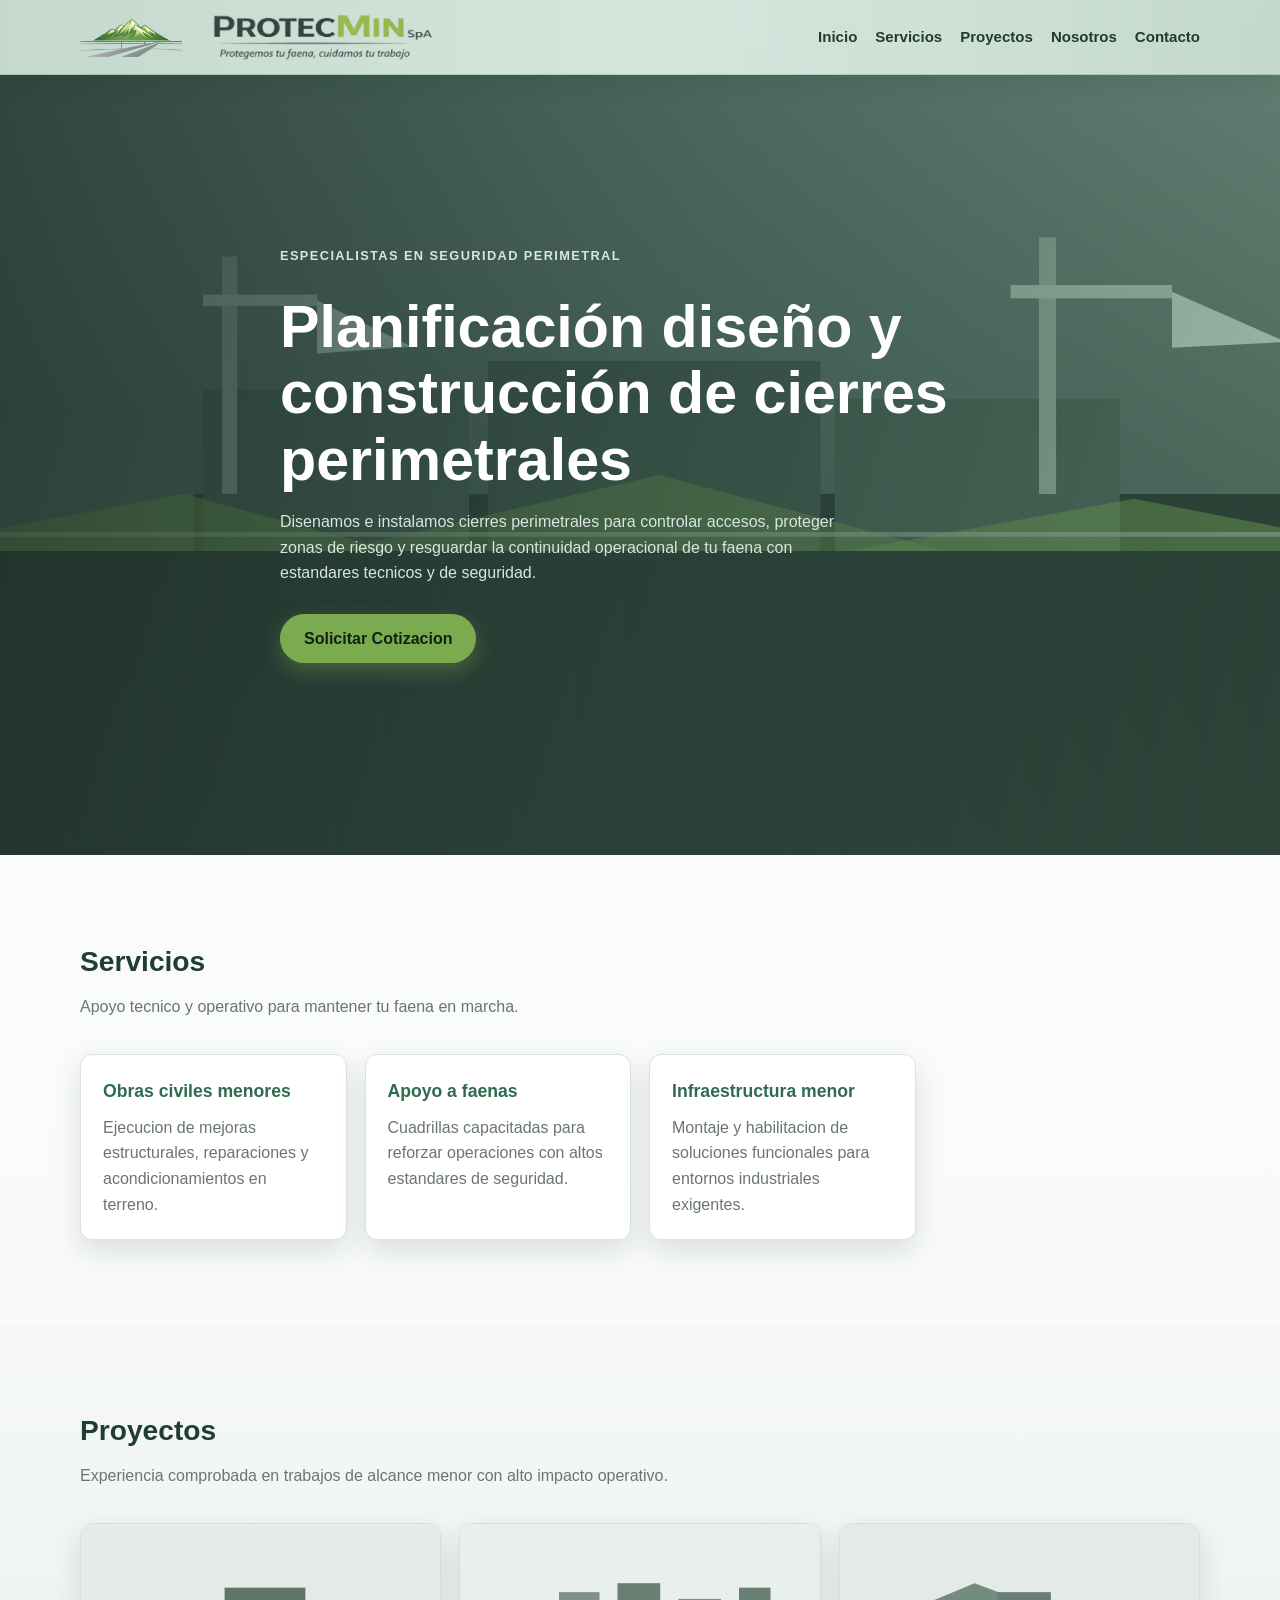
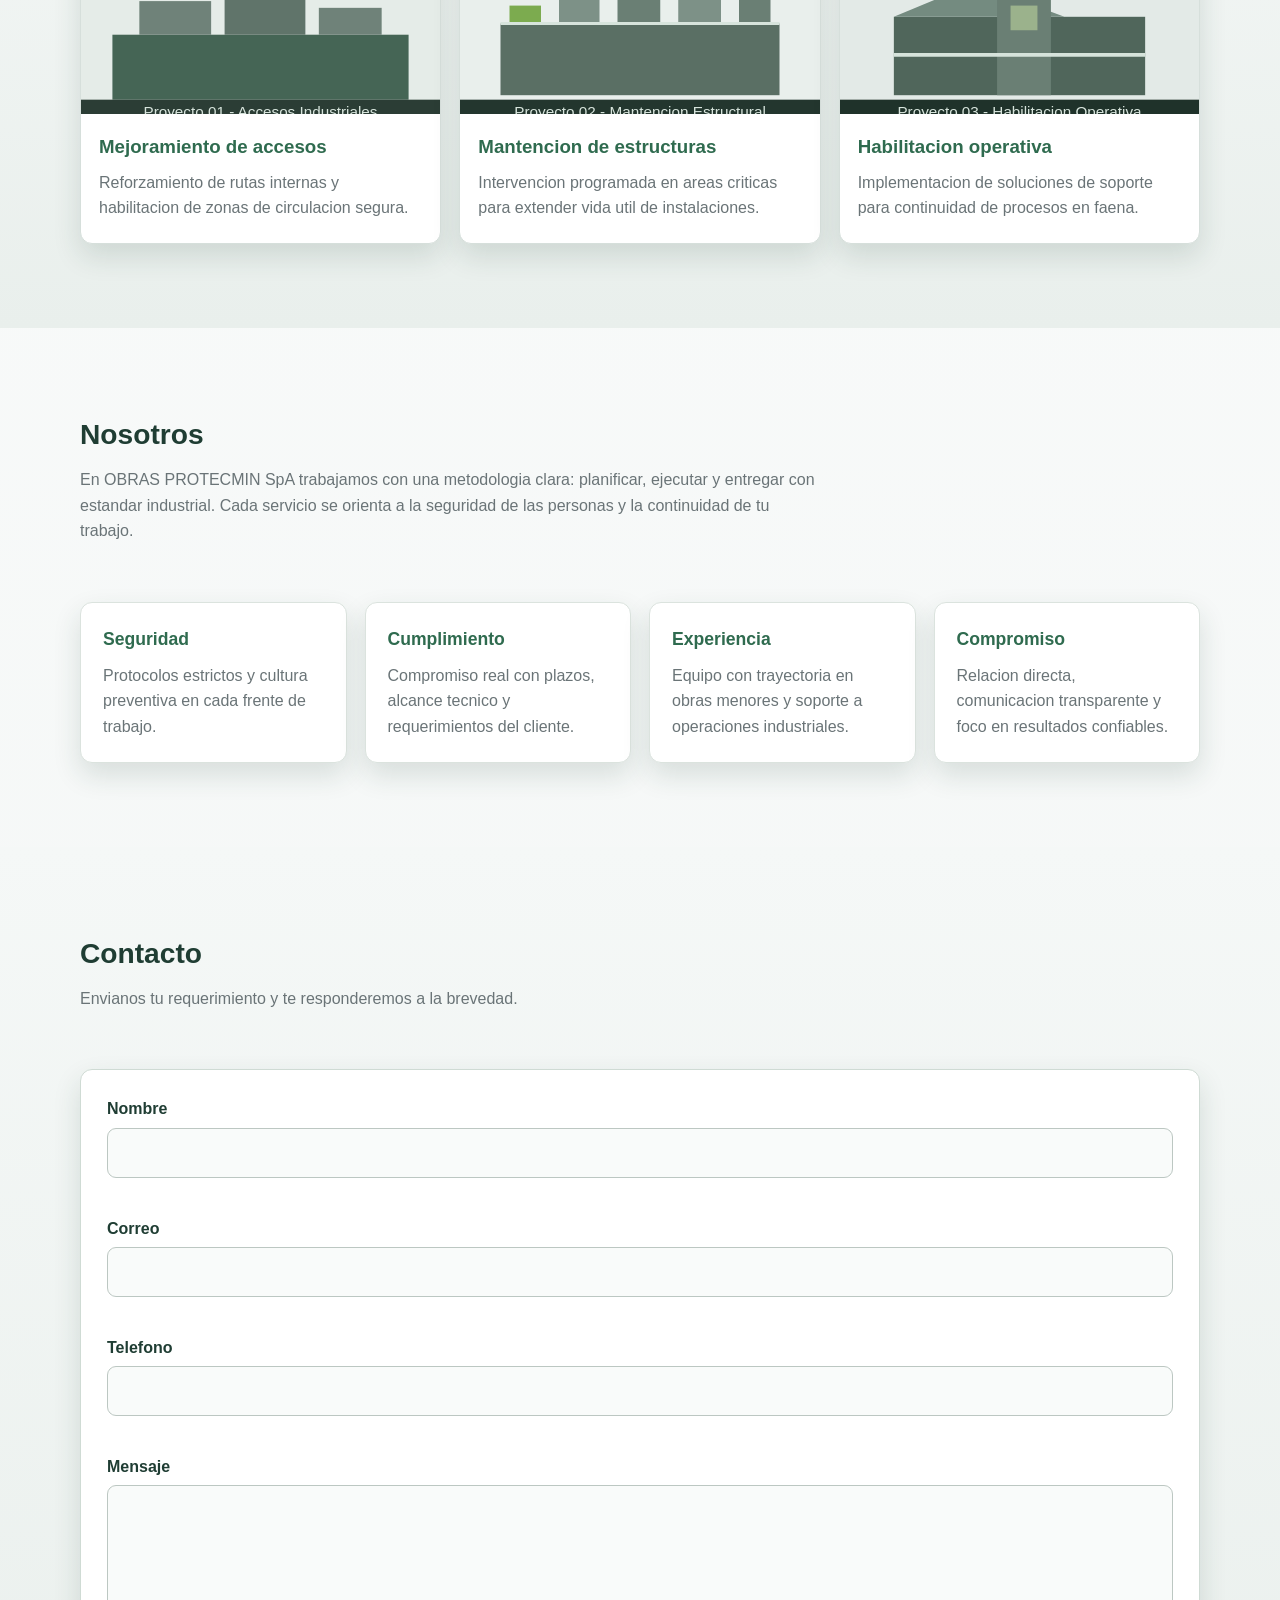
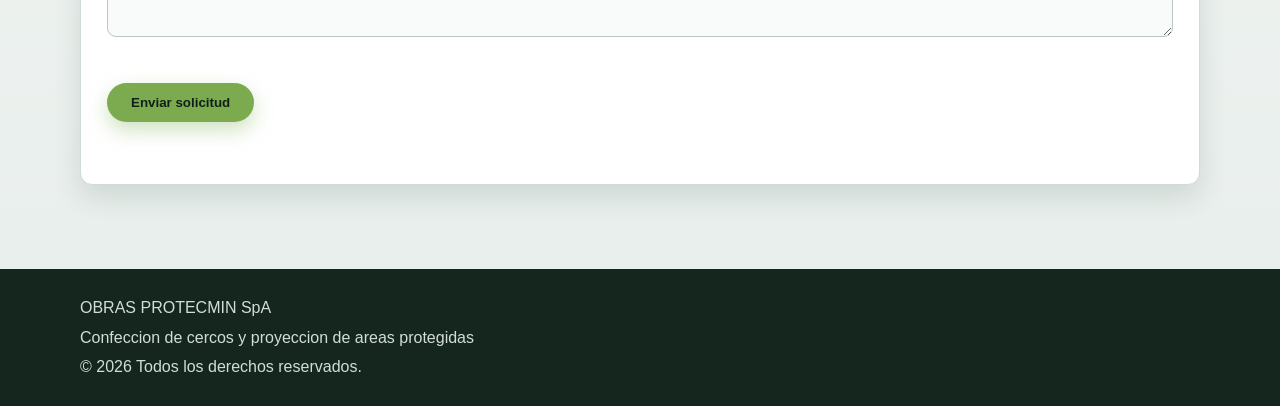
==== index.html @ 7fa9ec56 "Remove Mantencion industrial service card" ====
﻿<!DOCTYPE html>
<html lang="es">
<head>
  <meta charset="UTF-8">
  <meta name="viewport" content="width=device-width, initial-scale=1.0">
  <meta name="description" content="PROTECMIN SpA - Confeccion de cercos y proyeccion de areas protegidas para faenas e instalaciones industriales.">
  <title>PROTECMIN SpA | Cercos y areas protegidas</title>
  <link rel="stylesheet" href="styles.css">
</head>
<body>
  <!-- Header fijo con navegacion principal -->
  <header class="site-header">
    <div class="container header-content">
      <a class="brand" href="#inicio" aria-label="Volver al inicio">
        <img src="Identidad/logo.png" alt="Isotipo PROTECMIN" class="brand-icon">
        <img src="Identidad/logo%20texto.png" alt="PROTECMIN SpA" class="brand-logo">
      </a>

      <button class="menu-toggle" id="menuToggle" aria-label="Abrir menu" aria-expanded="false" aria-controls="mainNav">
        <span></span>
        <span></span>
        <span></span>
      </button>

      <nav class="main-nav" id="mainNav" aria-label="Navegacion principal">
        <a href="#inicio">Inicio</a>
        <a href="#servicios">Servicios</a>
        <a href="#proyectos">Proyectos</a>
        <a href="#nosotros">Nosotros</a>
        <a href="#contacto">Contacto</a>
      </nav>
    </div>
  </header>

  <main>
    <!-- Hero principal -->
    <section class="hero" id="inicio">
      <div class="hero-overlay"></div>
      <div class="container hero-content reveal">
        <p class="hero-eyebrow">Especialistas en seguridad perimetral</p>
        <h1>Planificación diseño y construcción de cierres perimetrales</h1>
        <p>
          Disenamos e instalamos cierres perimetrales para controlar accesos, proteger zonas de riesgo y
          resguardar la continuidad operacional de tu faena con estandares tecnicos y de seguridad.
        </p>
        <a href="#contacto" class="btn btn-primary">Solicitar Cotizacion</a>
      </div>
    </section>

    <!-- Servicios -->
    <section class="section" id="servicios">
      <div class="container">
        <div class="section-heading reveal">
          <h2>Servicios</h2>
          <p>Apoyo tecnico y operativo para mantener tu faena en marcha.</p>
        </div>

        <div class="cards-grid">
          <article class="card reveal">
            <h3>Obras civiles menores</h3>
            <p>Ejecucion de mejoras estructurales, reparaciones y acondicionamientos en terreno.</p>
          </article>

          <article class="card reveal">
            <h3>Apoyo a faenas</h3>
            <p>Cuadrillas capacitadas para reforzar operaciones con altos estandares de seguridad.</p>
          </article>

          <article class="card reveal">
            <h3>Infraestructura menor</h3>
            <p>Montaje y habilitacion de soluciones funcionales para entornos industriales exigentes.</p>
          </article>
        </div>
      </div>
    </section>

    <!-- Proyectos -->
    <section class="section section-alt" id="proyectos">
      <div class="container">
        <div class="section-heading reveal">
          <h2>Proyectos</h2>
          <p>Experiencia comprobada en trabajos de alcance menor con alto impacto operativo.</p>
        </div>

        <div class="projects-grid">
          <article class="project-card reveal">
            <img src="assets/project-1.svg" alt="Proyecto de mejoramiento de accesos industriales">
            <div class="project-body">
              <h3>Mejoramiento de accesos</h3>
              <p>Reforzamiento de rutas internas y habilitacion de zonas de circulacion segura.</p>
            </div>
          </article>

          <article class="project-card reveal">
            <img src="assets/project-2.svg" alt="Proyecto de mantencion de estructuras">
            <div class="project-body">
              <h3>Mantencion de estructuras</h3>
              <p>Intervencion programada en areas criticas para extender vida util de instalaciones.</p>
            </div>
          </article>

          <article class="project-card reveal">
            <img src="assets/project-3.svg" alt="Proyecto de habilitacion de infraestructura operativa">
            <div class="project-body">
              <h3>Habilitacion operativa</h3>
              <p>Implementacion de soluciones de soporte para continuidad de procesos en faena.</p>
            </div>
          </article>
        </div>
      </div>
    </section>

    <!-- Nosotros -->
    <section class="section" id="nosotros">
      <div class="container about-layout">
        <div class="section-heading reveal">
          <h2>Nosotros</h2>
          <p>
            En OBRAS PROTECMIN SpA trabajamos con una metodologia clara: planificar, ejecutar y entregar
            con estandar industrial. Cada servicio se orienta a la seguridad de las personas y la continuidad
            de tu trabajo.
          </p>
        </div>

        <div class="values-grid">
          <article class="value-card reveal">
            <h3>Seguridad</h3>
            <p>Protocolos estrictos y cultura preventiva en cada frente de trabajo.</p>
          </article>
          <article class="value-card reveal">
            <h3>Cumplimiento</h3>
            <p>Compromiso real con plazos, alcance tecnico y requerimientos del cliente.</p>
          </article>
          <article class="value-card reveal">
            <h3>Experiencia</h3>
            <p>Equipo con trayectoria en obras menores y soporte a operaciones industriales.</p>
          </article>
          <article class="value-card reveal">
            <h3>Compromiso</h3>
            <p>Relacion directa, comunicacion transparente y foco en resultados confiables.</p>
          </article>
        </div>
      </div>
    </section>

    <!-- Contacto -->
    <section class="section section-alt" id="contacto">
      <div class="container contact-layout">
        <div class="section-heading reveal">
          <h2>Contacto</h2>
          <p>Envianos tu requerimiento y te responderemos a la brevedad.</p>
        </div>

        <!-- Reemplazar data-endpoint con tu endpoint real de Formspree -->
        <form id="contactForm" class="contact-form reveal" data-endpoint="https://formspree.io/f/REEMPLAZAR_ENDPOINT" novalidate>
          <div class="form-group">
            <label for="nombre">Nombre</label>
            <input type="text" id="nombre" name="nombre" required>
            <small class="field-error" data-error-for="nombre"></small>
          </div>

          <div class="form-group">
            <label for="correo">Correo</label>
            <input type="email" id="correo" name="correo" required>
            <small class="field-error" data-error-for="correo"></small>
          </div>

          <div class="form-group">
            <label for="telefono">Telefono</label>
            <input type="tel" id="telefono" name="telefono" required>
            <small class="field-error" data-error-for="telefono"></small>
          </div>

          <div class="form-group">
            <label for="mensaje">Mensaje</label>
            <textarea id="mensaje" name="mensaje" rows="5" required></textarea>
            <small class="field-error" data-error-for="mensaje"></small>
          </div>

          <button type="submit" class="btn btn-primary">Enviar solicitud</button>
          <p id="formStatus" class="form-status" role="status" aria-live="polite"></p>
        </form>
      </div>
    </section>
  </main>

  <footer class="site-footer">
    <div class="container footer-content">
      <p>OBRAS PROTECMIN SpA</p>
      <p>Confeccion de cercos y proyeccion de areas protegidas</p>
      <p>&copy; <span id="currentYear"></span> Todos los derechos reservados.</p>
    </div>
  </footer>

  <script src="script.js"></script>
</body>
</html>
---- styles.css ----
﻿/*
  Estilos principales del sitio corporativo PROTECMIN SpA.
  Paleta sobria: verdes industriales y escala de grises.
*/
:root {
  --green-dark: #1f3d33;
  --green-mid: #2f6b4f;
  --green-light: #7cab4f;
  --gray-050: #f4f5f5;
  --gray-100: #e7eaeb;
  --gray-400: #6a7477;
  --gray-700: #2c3335;
  --white: #ffffff;
  --shadow-soft: 0 12px 28px rgba(31, 61, 51, 0.14);
  --radius: 12px;
  --header-height: 74px;
}

* {
  box-sizing: border-box;
}

html {
  scroll-behavior: smooth;
}

body {
  margin: 0;
  font-family: "Segoe UI", Tahoma, Geneva, Verdana, sans-serif;
  color: var(--gray-700);
  background: linear-gradient(180deg, #fcfdfd 0%, #f3f6f5 100%);
  line-height: 1.6;
}

img {
  display: block;
  max-width: 100%;
}

.container {
  width: min(1120px, 92%);
  margin: 0 auto;
}

.section {
  padding: 84px 0;
  scroll-margin-top: calc(var(--header-height) + 12px);
}

.section-alt {
  background: linear-gradient(180deg, #f5f8f7 0%, #e9efec 100%);
}

.section-heading {
  max-width: 740px;
  margin-bottom: 34px;
}

.section-heading h2 {
  margin: 0 0 10px;
  color: var(--green-dark);
  font-size: clamp(1.7rem, 2.2vw, 2.25rem);
}

.section-heading p {
  margin: 0;
  color: var(--gray-400);
}

/* Header */
.site-header {
  position: fixed;
  inset: 0 0 auto 0;
  z-index: 1000;
  background: linear-gradient(90deg, rgba(206, 226, 214, 0.94) 0%, rgba(222, 238, 229, 0.94) 52%, rgba(202, 223, 210, 0.94) 100%);
  backdrop-filter: blur(4px);
  border-bottom: 1px solid rgba(47, 107, 79, 0.2);
  box-shadow: 0 8px 20px rgba(31, 61, 51, 0.12);
}

.header-content {
  min-height: var(--header-height);
  display: flex;
  align-items: center;
  justify-content: space-between;
  gap: 24px;
}

.brand {
  display: inline-flex;
  align-items: center;
  text-decoration: none;
  flex-shrink: 0;
  gap: 10px;
}

.brand-icon {
  display: block;
  height: 40px;
  width: auto;
}

.brand-logo {
  display: block;
  height: 48px;
  width: auto;
}

.main-nav {
  display: flex;
  align-items: center;
  gap: 18px;
}

.main-nav a {
  color: #243932;
  text-decoration: none;
  font-weight: 600;
  font-size: 0.94rem;
  padding: 6px 0;
  position: relative;
}

.main-nav a::after {
  content: "";
  position: absolute;
  left: 0;
  bottom: -2px;
  width: 100%;
  height: 2px;
  background: var(--green-mid);
  transform: scaleX(0);
  transform-origin: left;
  transition: transform 0.25s ease;
}

.main-nav a:hover::after,
.main-nav a:focus-visible::after {
  transform: scaleX(1);
}

.menu-toggle {
  display: none;
  width: 44px;
  height: 44px;
  border: 1px solid rgba(31, 61, 51, 0.22);
  border-radius: 8px;
  background: rgba(229, 240, 233, 0.88);
  cursor: pointer;
  align-items: center;
  justify-content: center;
  flex-direction: column;
  gap: 5px;
}

.menu-toggle span {
  width: 20px;
  height: 2px;
  background: var(--green-dark);
  transition: transform 0.25s ease, opacity 0.25s ease;
}

.menu-toggle.is-open span:nth-child(1) {
  transform: translateY(7px) rotate(45deg);
}

.menu-toggle.is-open span:nth-child(2) {
  opacity: 0;
}

.menu-toggle.is-open span:nth-child(3) {
  transform: translateY(-7px) rotate(-45deg);
}

/* Hero */
.hero {
  position: relative;
  min-height: 95vh;
  display: grid;
  align-items: center;
  padding: calc(var(--header-height) + 36px) 0 56px;
  background: url("assets/hero-industrial.svg") center / cover no-repeat;
}

.hero-overlay {
  position: absolute;
  inset: 0;
  background: linear-gradient(105deg, rgba(20, 40, 33, 0.72) 0%, rgba(36, 70, 56, 0.52) 50%, rgba(65, 110, 87, 0.35) 100%);
}

.hero-content {
  position: relative;
  z-index: 1;
  max-width: 720px;
  color: var(--white);
}

.hero-eyebrow {
  margin: 0 0 8px;
  text-transform: uppercase;
  letter-spacing: 1.4px;
  font-weight: 700;
  font-size: 0.8rem;
  color: #d2dfd8;
}

.hero-logo-space {
  display: inline-flex;
  align-items: center;
  justify-content: center;
  margin: 0 0 18px;
  padding: 12px;
  border-radius: 14px;
  background: rgba(255, 255, 255, 0.94);
  border: 1px solid rgba(211, 225, 217, 0.85);
  box-shadow: 0 10px 28px rgba(9, 19, 16, 0.34);
}

.hero-logo {
  width: min(320px, 72vw);
  height: auto;
}

.hero h1 {
  margin: 0 0 16px;
  font-size: clamp(2rem, 4.8vw, 3.7rem);
  line-height: 1.12;
}

.hero p {
  margin: 0 0 28px;
  max-width: 64ch;
  color: #d9e5e0;
}

/* Buttons */
.btn {
  display: inline-flex;
  align-items: center;
  justify-content: center;
  border: 0;
  border-radius: 999px;
  padding: 12px 24px;
  font-weight: 700;
  cursor: pointer;
  text-decoration: none;
  transition: transform 0.25s ease, box-shadow 0.25s ease, background-color 0.25s ease;
}

.btn-primary {
  background: var(--green-light);
  color: #102018;
  box-shadow: 0 8px 20px rgba(124, 171, 79, 0.36);
}

.btn-primary:hover,
.btn-primary:focus-visible {
  transform: translateY(-2px);
  background: #8fbc63;
  box-shadow: 0 12px 26px rgba(124, 171, 79, 0.45);
}

/* Cards */
.cards-grid,
.projects-grid,
.values-grid {
  display: grid;
  gap: 18px;
}

.cards-grid {
  grid-template-columns: repeat(4, minmax(0, 1fr));
}

.card,
.value-card {
  background: var(--white);
  border: 1px solid #dbe3de;
  border-radius: var(--radius);
  padding: 22px;
  box-shadow: var(--shadow-soft);
  transition: transform 0.25s ease, border-color 0.25s ease;
}

.card:hover,
.value-card:hover {
  transform: translateY(-4px);
  border-color: #b2c7b8;
}

.card h3,
.value-card h3 {
  margin: 0 0 10px;
  color: var(--green-mid);
  font-size: 1.1rem;
}

.card p,
.value-card p {
  margin: 0;
  color: var(--gray-400);
}

/* Projects */
.projects-grid {
  grid-template-columns: repeat(3, minmax(0, 1fr));
}

.project-card {
  overflow: hidden;
  background: var(--white);
  border-radius: var(--radius);
  border: 1px solid #d6dfdb;
  box-shadow: var(--shadow-soft);
  transition: transform 0.28s ease, box-shadow 0.28s ease;
}

.project-card:hover {
  transform: translateY(-5px);
  box-shadow: 0 16px 30px rgba(31, 61, 51, 0.2);
}

.project-card img {
  width: 100%;
  height: 190px;
  object-fit: cover;
}

.project-body {
  padding: 18px 18px 22px;
}

.project-body h3 {
  margin: 0 0 8px;
  color: var(--green-mid);
}

.project-body p {
  margin: 0;
  color: var(--gray-400);
}

/* About */
.about-layout {
  display: grid;
  gap: 24px;
}

.values-grid {
  grid-template-columns: repeat(4, minmax(0, 1fr));
}

/* Contact */
.contact-layout {
  display: grid;
  gap: 24px;
}

.contact-form {
  background: var(--white);
  border: 1px solid #cfdbd4;
  border-radius: var(--radius);
  box-shadow: var(--shadow-soft);
  padding: 26px;
}

.form-group {
  margin-bottom: 16px;
}

.form-group label {
  display: block;
  font-weight: 700;
  margin-bottom: 6px;
  color: var(--green-dark);
}

.form-group input,
.form-group textarea {
  width: 100%;
  border: 1px solid #bcc7c2;
  border-radius: 9px;
  padding: 11px 12px;
  font: inherit;
  background: #f9fbfa;
  color: var(--gray-700);
  transition: border-color 0.2s ease, box-shadow 0.2s ease;
}

.form-group input:focus,
.form-group textarea:focus {
  outline: none;
  border-color: var(--green-light);
  box-shadow: 0 0 0 3px rgba(124, 171, 79, 0.24);
}

.form-group input.error,
.form-group textarea.error {
  border-color: #b13d3d;
  box-shadow: 0 0 0 3px rgba(177, 61, 61, 0.16);
}

.field-error {
  display: block;
  min-height: 18px;
  margin-top: 4px;
  font-size: 0.84rem;
  color: #b13d3d;
}

.form-status {
  margin: 12px 0 0;
  font-weight: 600;
  min-height: 24px;
}

.form-status.success {
  color: #1f6b40;
}

.form-status.error {
  color: #9d2f2f;
}

/* Footer */
.site-footer {
  background: #15261f;
  color: #d2ddda;
  padding: 26px 0;
}

.footer-content {
  display: grid;
  gap: 4px;
}

.footer-content p {
  margin: 0;
}

/* Scroll reveal */
.reveal {
  opacity: 0;
  transform: translateY(24px);
  transition: opacity 0.8s ease, transform 0.8s ease;
}

.reveal.is-visible {
  opacity: 1;
  transform: translateY(0);
}

/* Responsive */
@media (max-width: 1024px) {
  .cards-grid,
  .values-grid {
    grid-template-columns: repeat(2, minmax(0, 1fr));
  }

  .projects-grid {
    grid-template-columns: repeat(2, minmax(0, 1fr));
  }
}

@media (max-width: 768px) {
  .menu-toggle {
    display: inline-flex;
  }

  .main-nav {
    position: absolute;
    top: 100%;
    right: 4%;
    width: min(320px, 92%);
    flex-direction: column;
    align-items: flex-start;
    gap: 8px;
    background: rgba(225, 237, 230, 0.98);
    border: 1px solid rgba(31, 61, 51, 0.16);
    border-radius: 12px;
    padding: 14px;
    opacity: 0;
    visibility: hidden;
    transform: translateY(-10px);
    transition: opacity 0.2s ease, transform 0.2s ease, visibility 0.2s ease;
  }

  .main-nav a {
    width: 100%;
    padding: 10px 8px;
    border-radius: 8px;
  }

  .main-nav a:hover,
  .main-nav a:focus-visible {
    background: rgba(47, 107, 79, 0.12);
  }

  .main-nav.is-open {
    opacity: 1;
    visibility: visible;
    transform: translateY(0);
  }

  .hero {
    min-height: 86vh;
  }

  .brand-icon {
    height: 32px;
  }

  .brand-logo {
    height: 40px;
  }

  .hero-logo {
    width: min(270px, 76vw);
  }

  .section {
    padding: 70px 0;
  }

  .cards-grid,
  .projects-grid,
  .values-grid {
    grid-template-columns: 1fr;
  }

  .contact-form {
    padding: 20px;
  }
}

@media (prefers-reduced-motion: reduce) {
  * {
    animation: none !important;
    transition: none !important;
    scroll-behavior: auto !important;
  }

  .reveal {
    opacity: 1;
    transform: none;
  }
}
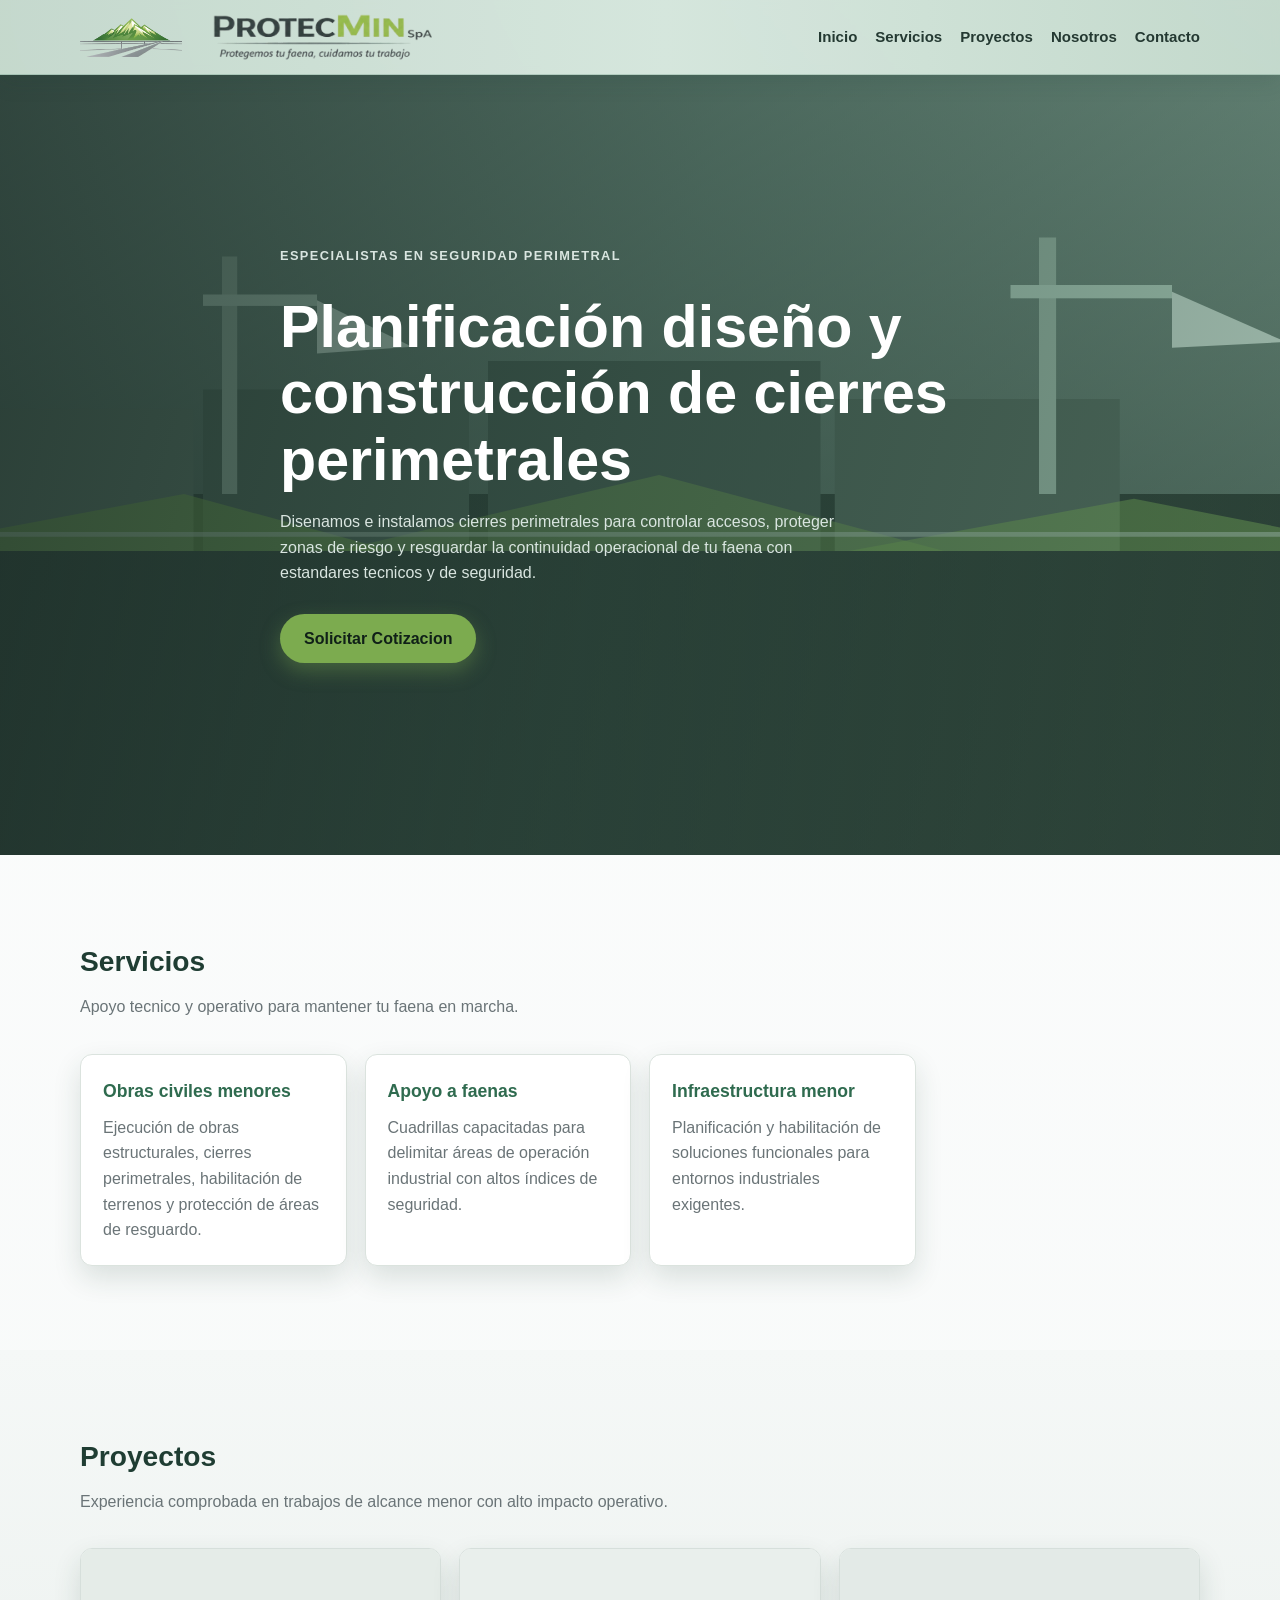
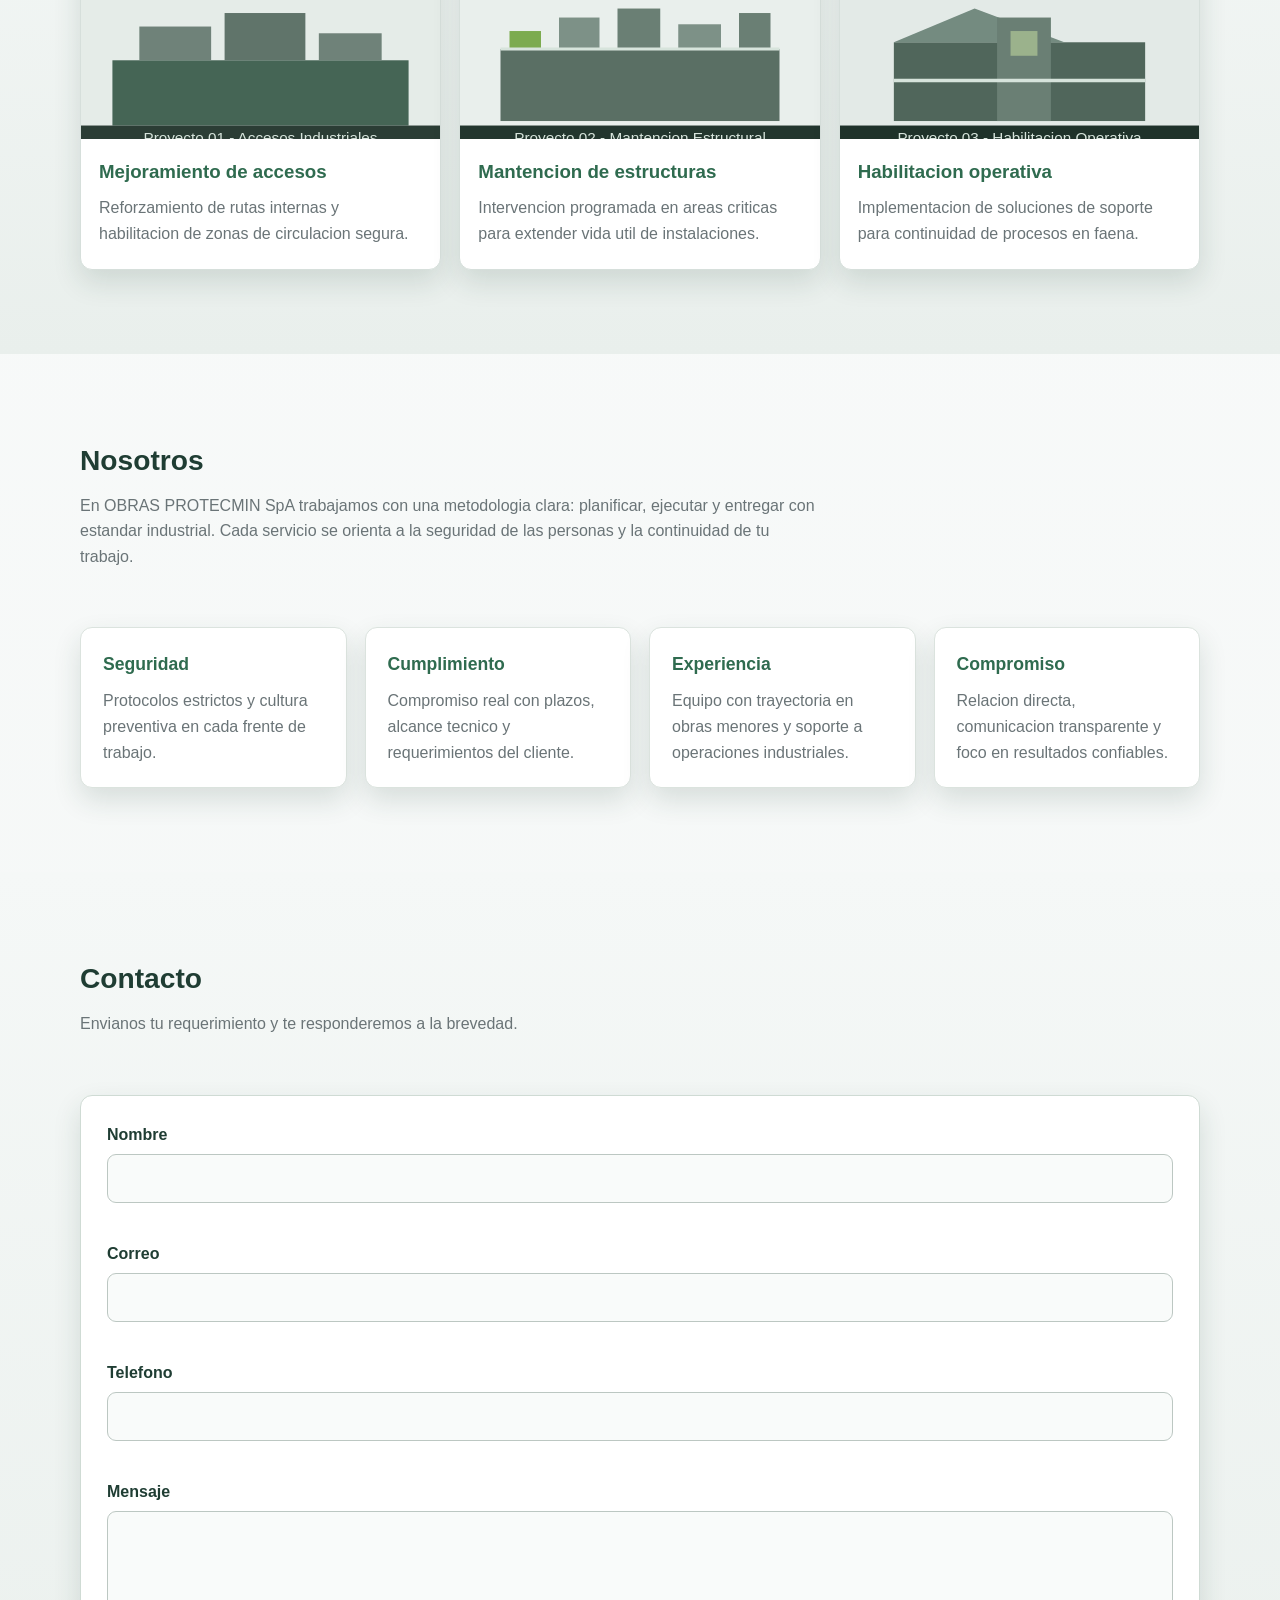
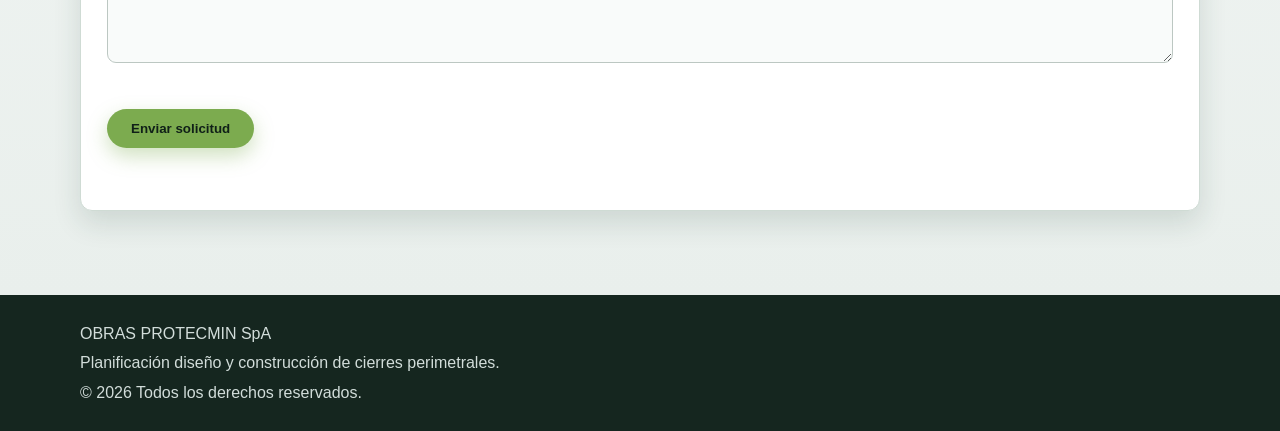
==== commit d4a1fa7c: "Apply latest content updates from local edits" ====
--- a/index.html
+++ b/index.html
@@ -58,17 +58,17 @@
         <div class="cards-grid">
           <article class="card reveal">
             <h3>Obras civiles menores</h3>
-            <p>Ejecucion de mejoras estructurales, reparaciones y acondicionamientos en terreno.</p>
+            <p>Ejecución de obras estructurales, cierres perimetrales, habilitación de terrenos y protección de áreas de resguardo.</p>
           </article>
 
           <article class="card reveal">
             <h3>Apoyo a faenas</h3>
-            <p>Cuadrillas capacitadas para reforzar operaciones con altos estandares de seguridad.</p>
+            <p>Cuadrillas capacitadas para delimitar áreas de operación industrial con altos índices de seguridad.</p>
           </article>
 
           <article class="card reveal">
             <h3>Infraestructura menor</h3>
-            <p>Montaje y habilitacion de soluciones funcionales para entornos industriales exigentes.</p>
+            <p>Planificación y habilitación de soluciones funcionales para entornos industriales exigentes.</p>
           </article>
         </div>
       </div>
@@ -187,7 +187,7 @@
   <footer class="site-footer">
     <div class="container footer-content">
       <p>OBRAS PROTECMIN SpA</p>
-      <p>Confeccion de cercos y proyeccion de areas protegidas</p>
+      <p>Planificación diseño y construcción de cierres perimetrales.</p>
       <p>&copy; <span id="currentYear"></span> Todos los derechos reservados.</p>
     </div>
   </footer>
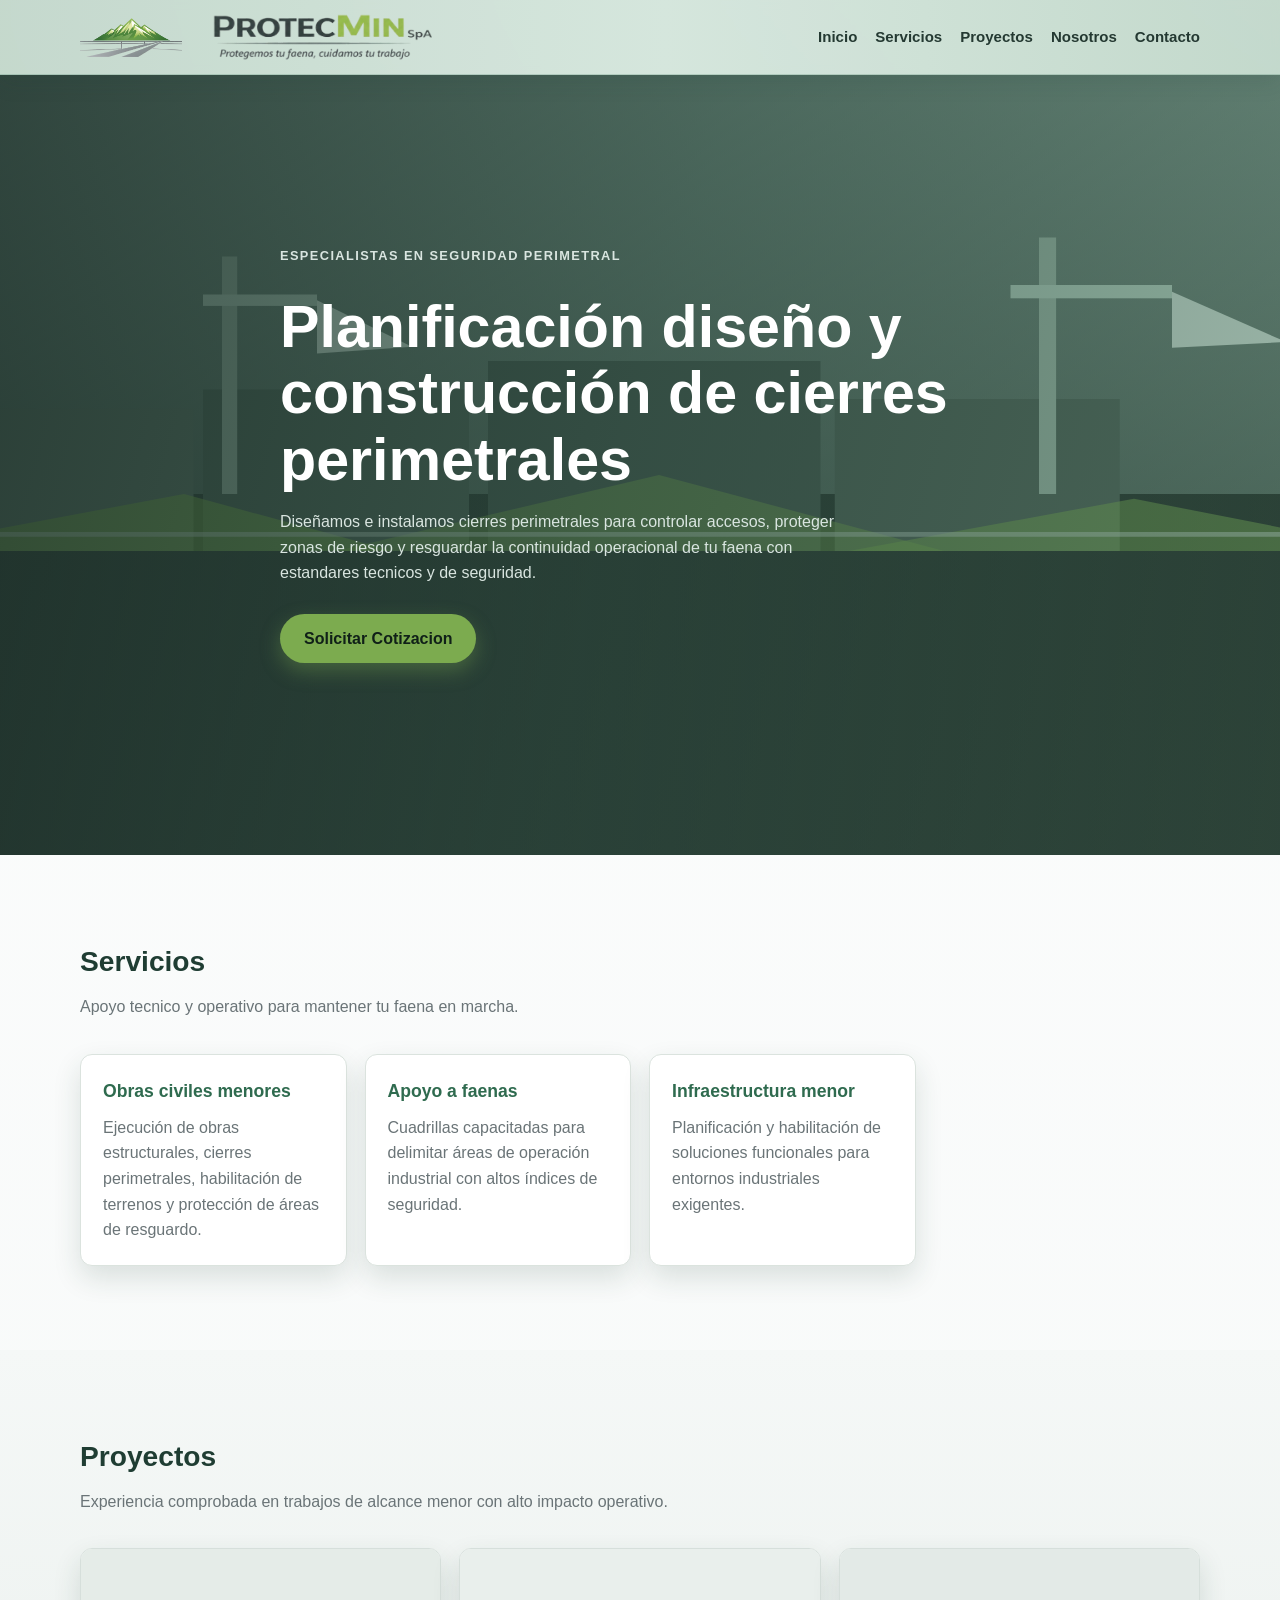
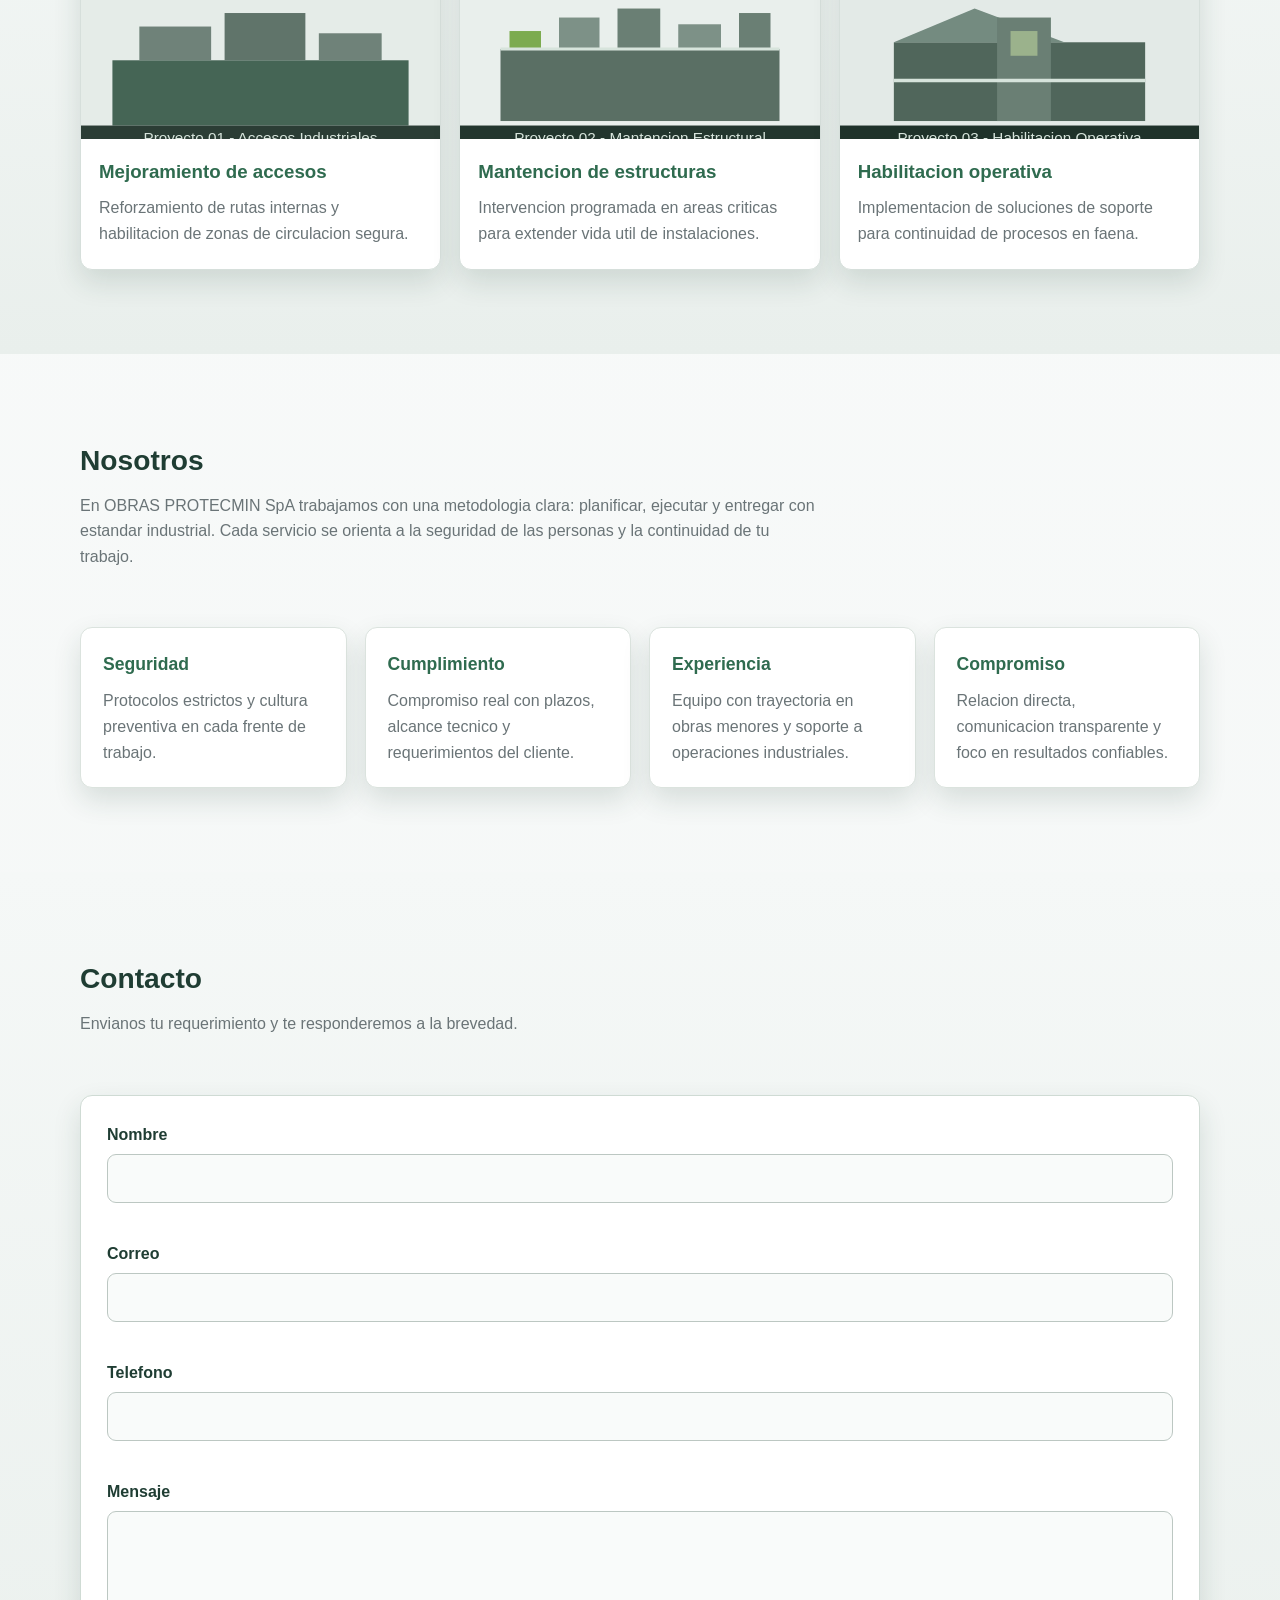
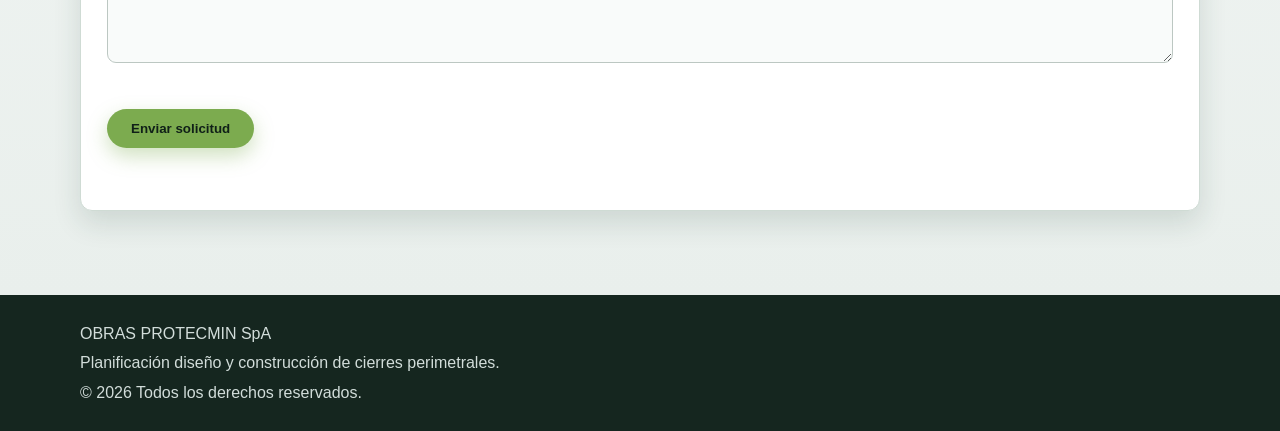
==== commit 4e363d49: "Apply latest local updates" ====
--- a/index.html
+++ b/index.html
@@ -40,7 +40,7 @@
         <p class="hero-eyebrow">Especialistas en seguridad perimetral</p>
         <h1>Planificación diseño y construcción de cierres perimetrales</h1>
         <p>
-          Disenamos e instalamos cierres perimetrales para controlar accesos, proteger zonas de riesgo y
+          Diseñamos e instalamos cierres perimetrales para controlar accesos, proteger zonas de riesgo y
           resguardar la continuidad operacional de tu faena con estandares tecnicos y de seguridad.
         </p>
         <a href="#contacto" class="btn btn-primary">Solicitar Cotizacion</a>
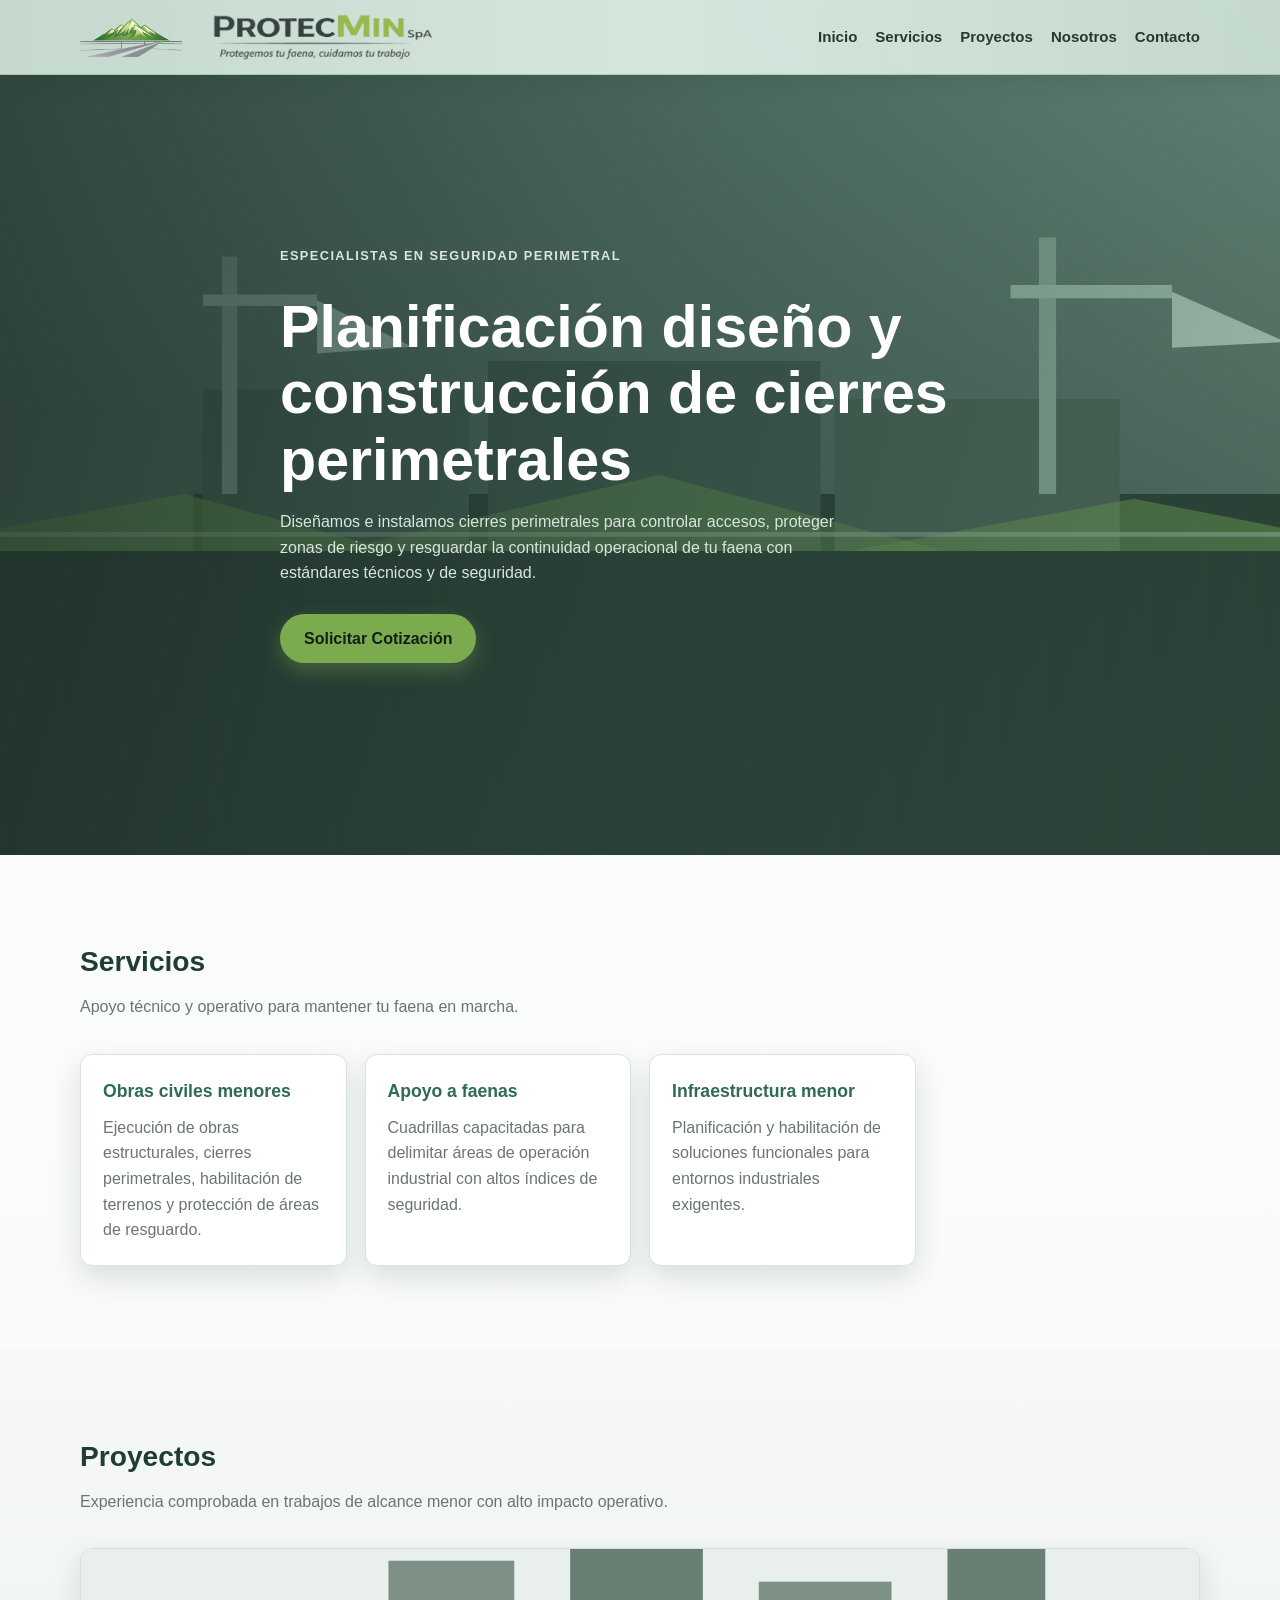
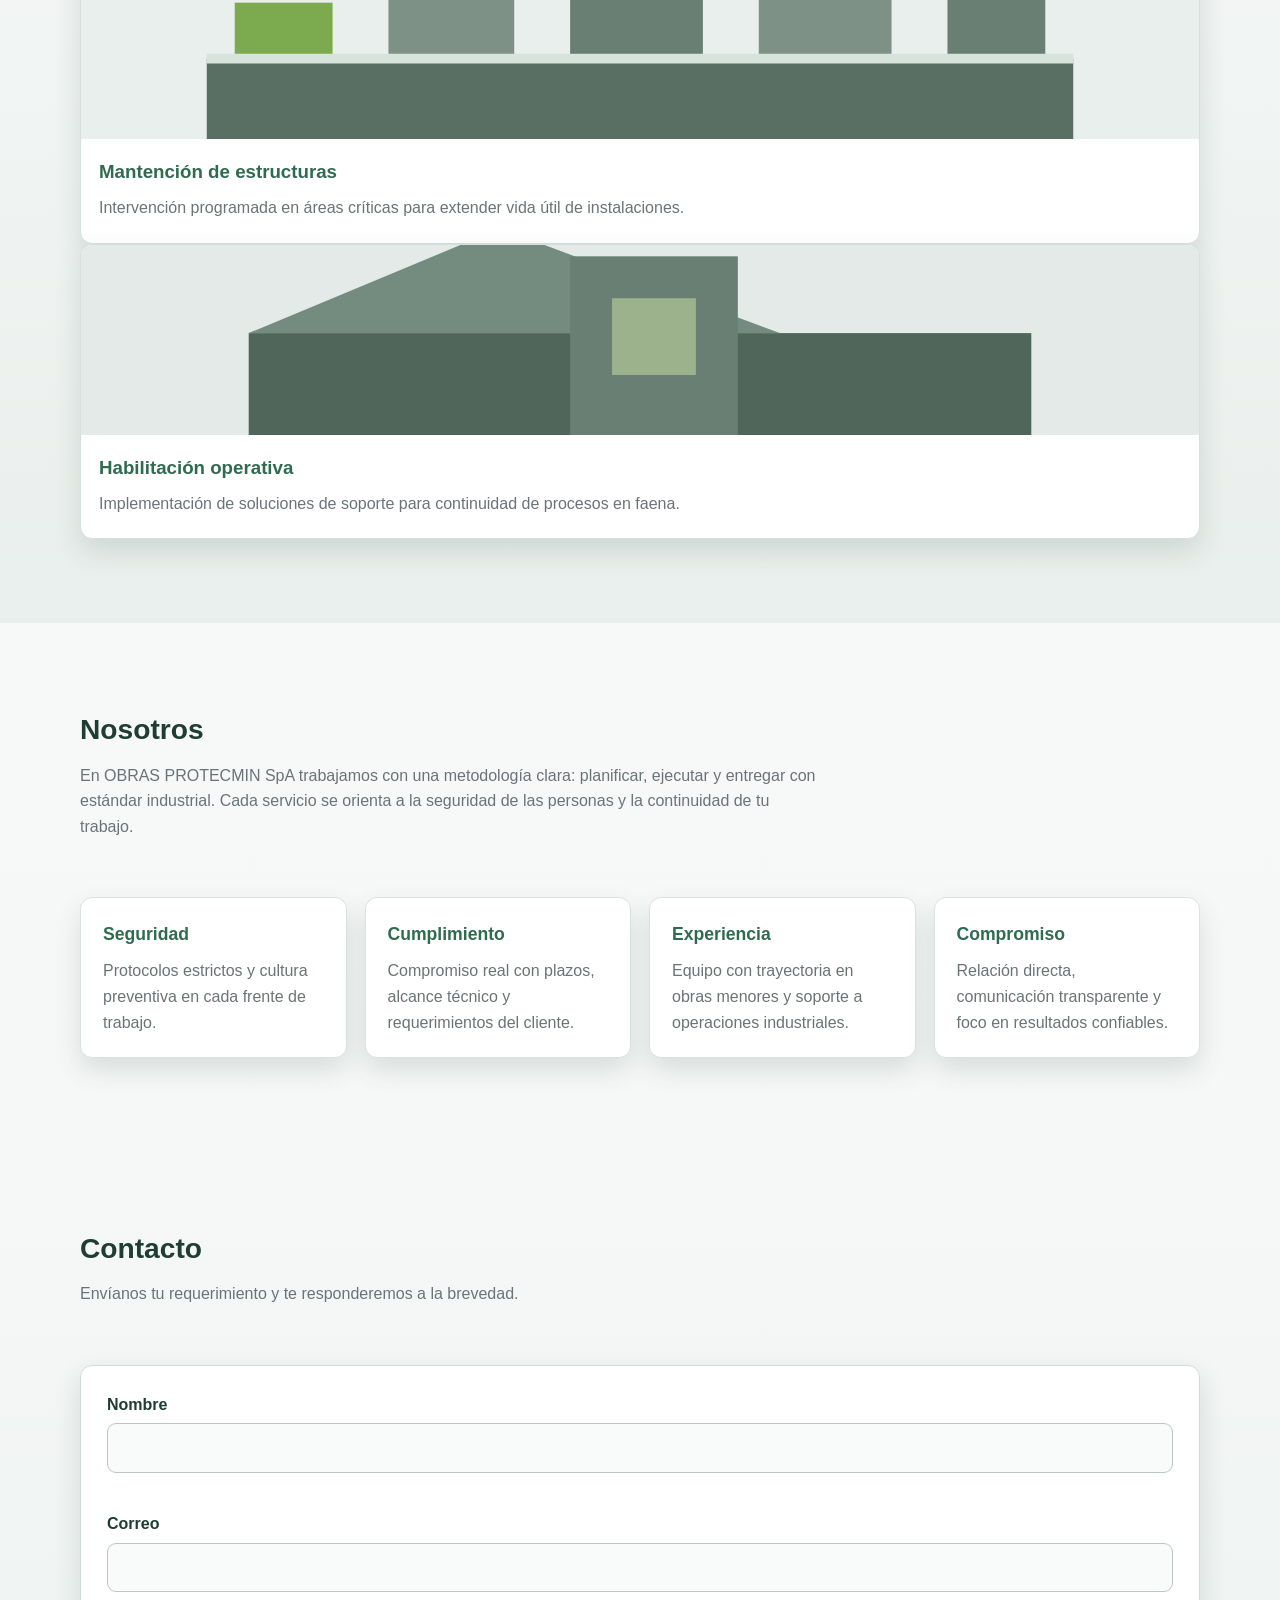
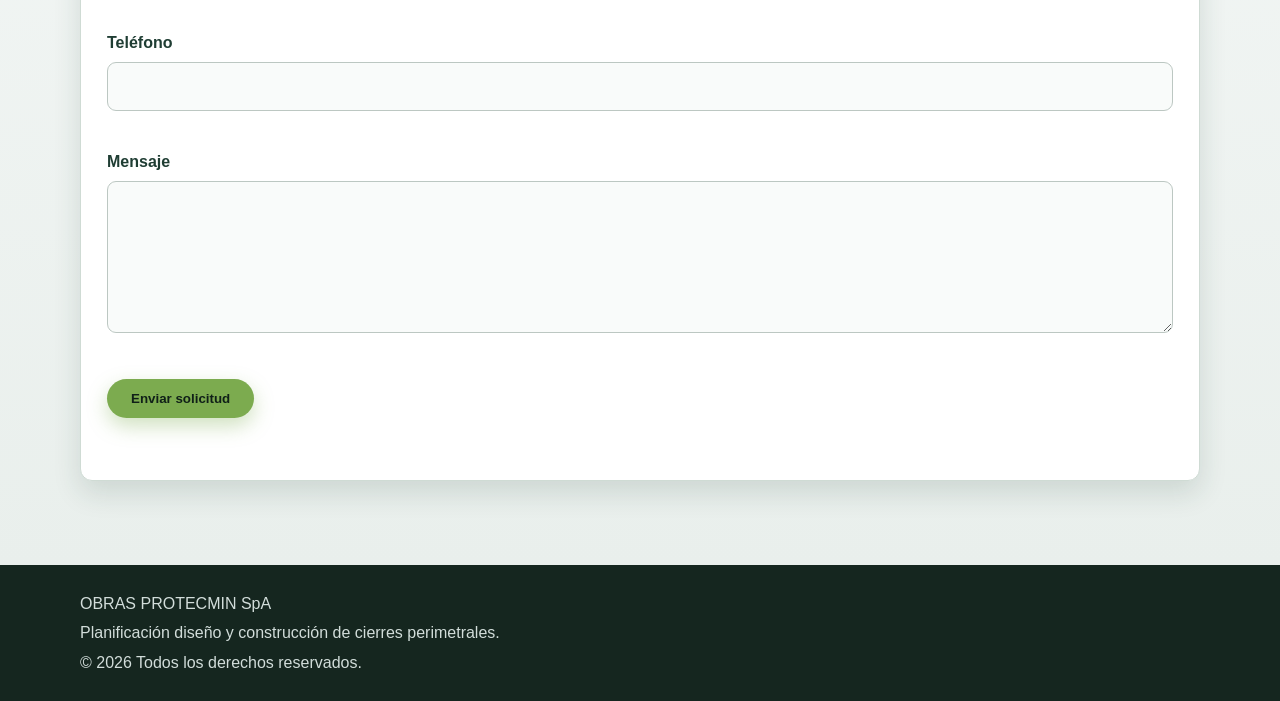
==== commit 368c88c5: "Fix Spanish spelling and accents across site copy" ====
--- a/index.html
+++ b/index.html
@@ -3,12 +3,12 @@
 <head>
   <meta charset="UTF-8">
   <meta name="viewport" content="width=device-width, initial-scale=1.0">
-  <meta name="description" content="PROTECMIN SpA - Confeccion de cercos y proyeccion de areas protegidas para faenas e instalaciones industriales.">
-  <title>PROTECMIN SpA | Cercos y areas protegidas</title>
+  <meta name="description" content="PROTECMIN SpA - Confección de cercos y proyección de áreas protegidas para faenas e instalaciones industriales.">
+  <title>PROTECMIN SpA | Cercos y áreas protegidas</title>
   <link rel="stylesheet" href="styles.css">
 </head>
 <body>
-  <!-- Header fijo con navegacion principal -->
+  <!-- Header fijo con navegación principal -->
   <header class="site-header">
     <div class="container header-content">
       <a class="brand" href="#inicio" aria-label="Volver al inicio">
@@ -16,13 +16,13 @@
         <img src="Identidad/logo%20texto.png" alt="PROTECMIN SpA" class="brand-logo">
       </a>
 
-      <button class="menu-toggle" id="menuToggle" aria-label="Abrir menu" aria-expanded="false" aria-controls="mainNav">
+      <button class="menu-toggle" id="menuToggle" aria-label="Abrir menú" aria-expanded="false" aria-controls="mainNav">
         <span></span>
         <span></span>
         <span></span>
       </button>
 
-      <nav class="main-nav" id="mainNav" aria-label="Navegacion principal">
+      <nav class="main-nav" id="mainNav" aria-label="Navegación principal">
         <a href="#inicio">Inicio</a>
         <a href="#servicios">Servicios</a>
         <a href="#proyectos">Proyectos</a>
@@ -41,9 +41,9 @@
         <h1>Planificación diseño y construcción de cierres perimetrales</h1>
         <p>
           Diseñamos e instalamos cierres perimetrales para controlar accesos, proteger zonas de riesgo y
-          resguardar la continuidad operacional de tu faena con estandares tecnicos y de seguridad.
+          resguardar la continuidad operacional de tu faena con estándares técnicos y de seguridad.
         </p>
-        <a href="#contacto" class="btn btn-primary">Solicitar Cotizacion</a>
+        <a href="#contacto" class="btn btn-primary">Solicitar Cotización</a>
       </div>
     </section>
 
@@ -52,7 +52,7 @@
       <div class="container">
         <div class="section-heading reveal">
           <h2>Servicios</h2>
-          <p>Apoyo tecnico y operativo para mantener tu faena en marcha.</p>
+          <p>Apoyo técnico y operativo para mantener tu faena en marcha.</p>
         </div>
 
         <div class="cards-grid">
@@ -82,28 +82,20 @@
           <p>Experiencia comprobada en trabajos de alcance menor con alto impacto operativo.</p>
         </div>
 
-        <div class="projects-grid">
+
           <article class="project-card reveal">
-            <img src="assets/project-1.svg" alt="Proyecto de mejoramiento de accesos industriales">
+            <img src="assets/project-2.svg" alt="Proyecto de mantención de estructuras">
             <div class="project-body">
-              <h3>Mejoramiento de accesos</h3>
-              <p>Reforzamiento de rutas internas y habilitacion de zonas de circulacion segura.</p>
+              <h3>Mantención de estructuras</h3>
+              <p>Intervención programada en áreas críticas para extender vida útil de instalaciones.</p>
             </div>
           </article>
 
           <article class="project-card reveal">
-            <img src="assets/project-2.svg" alt="Proyecto de mantencion de estructuras">
+            <img src="assets/project-3.svg" alt="Proyecto de habilitación de infraestructura operativa">
             <div class="project-body">
-              <h3>Mantencion de estructuras</h3>
-              <p>Intervencion programada en areas criticas para extender vida util de instalaciones.</p>
-            </div>
-          </article>
-
-          <article class="project-card reveal">
-            <img src="assets/project-3.svg" alt="Proyecto de habilitacion de infraestructura operativa">
-            <div class="project-body">
-              <h3>Habilitacion operativa</h3>
-              <p>Implementacion de soluciones de soporte para continuidad de procesos en faena.</p>
+              <h3>Habilitación operativa</h3>
+              <p>Implementación de soluciones de soporte para continuidad de procesos en faena.</p>
             </div>
           </article>
         </div>
@@ -116,8 +108,8 @@
         <div class="section-heading reveal">
           <h2>Nosotros</h2>
           <p>
-            En OBRAS PROTECMIN SpA trabajamos con una metodologia clara: planificar, ejecutar y entregar
-            con estandar industrial. Cada servicio se orienta a la seguridad de las personas y la continuidad
+            En OBRAS PROTECMIN SpA trabajamos con una metodología clara: planificar, ejecutar y entregar
+            con estándar industrial. Cada servicio se orienta a la seguridad de las personas y la continuidad
             de tu trabajo.
           </p>
         </div>
@@ -129,7 +121,7 @@
           </article>
           <article class="value-card reveal">
             <h3>Cumplimiento</h3>
-            <p>Compromiso real con plazos, alcance tecnico y requerimientos del cliente.</p>
+            <p>Compromiso real con plazos, alcance técnico y requerimientos del cliente.</p>
           </article>
           <article class="value-card reveal">
             <h3>Experiencia</h3>
@@ -137,7 +129,7 @@
           </article>
           <article class="value-card reveal">
             <h3>Compromiso</h3>
-            <p>Relacion directa, comunicacion transparente y foco en resultados confiables.</p>
+            <p>Relación directa, comunicación transparente y foco en resultados confiables.</p>
           </article>
         </div>
       </div>
@@ -148,7 +140,7 @@
       <div class="container contact-layout">
         <div class="section-heading reveal">
           <h2>Contacto</h2>
-          <p>Envianos tu requerimiento y te responderemos a la brevedad.</p>
+          <p>Envíanos tu requerimiento y te responderemos a la brevedad.</p>
         </div>
 
         <!-- Reemplazar data-endpoint con tu endpoint real de Formspree -->
@@ -166,7 +158,7 @@
           </div>
 
           <div class="form-group">
-            <label for="telefono">Telefono</label>
+            <label for="telefono">Teléfono</label>
             <input type="tel" id="telefono" name="telefono" required>
             <small class="field-error" data-error-for="telefono"></small>
           </div>
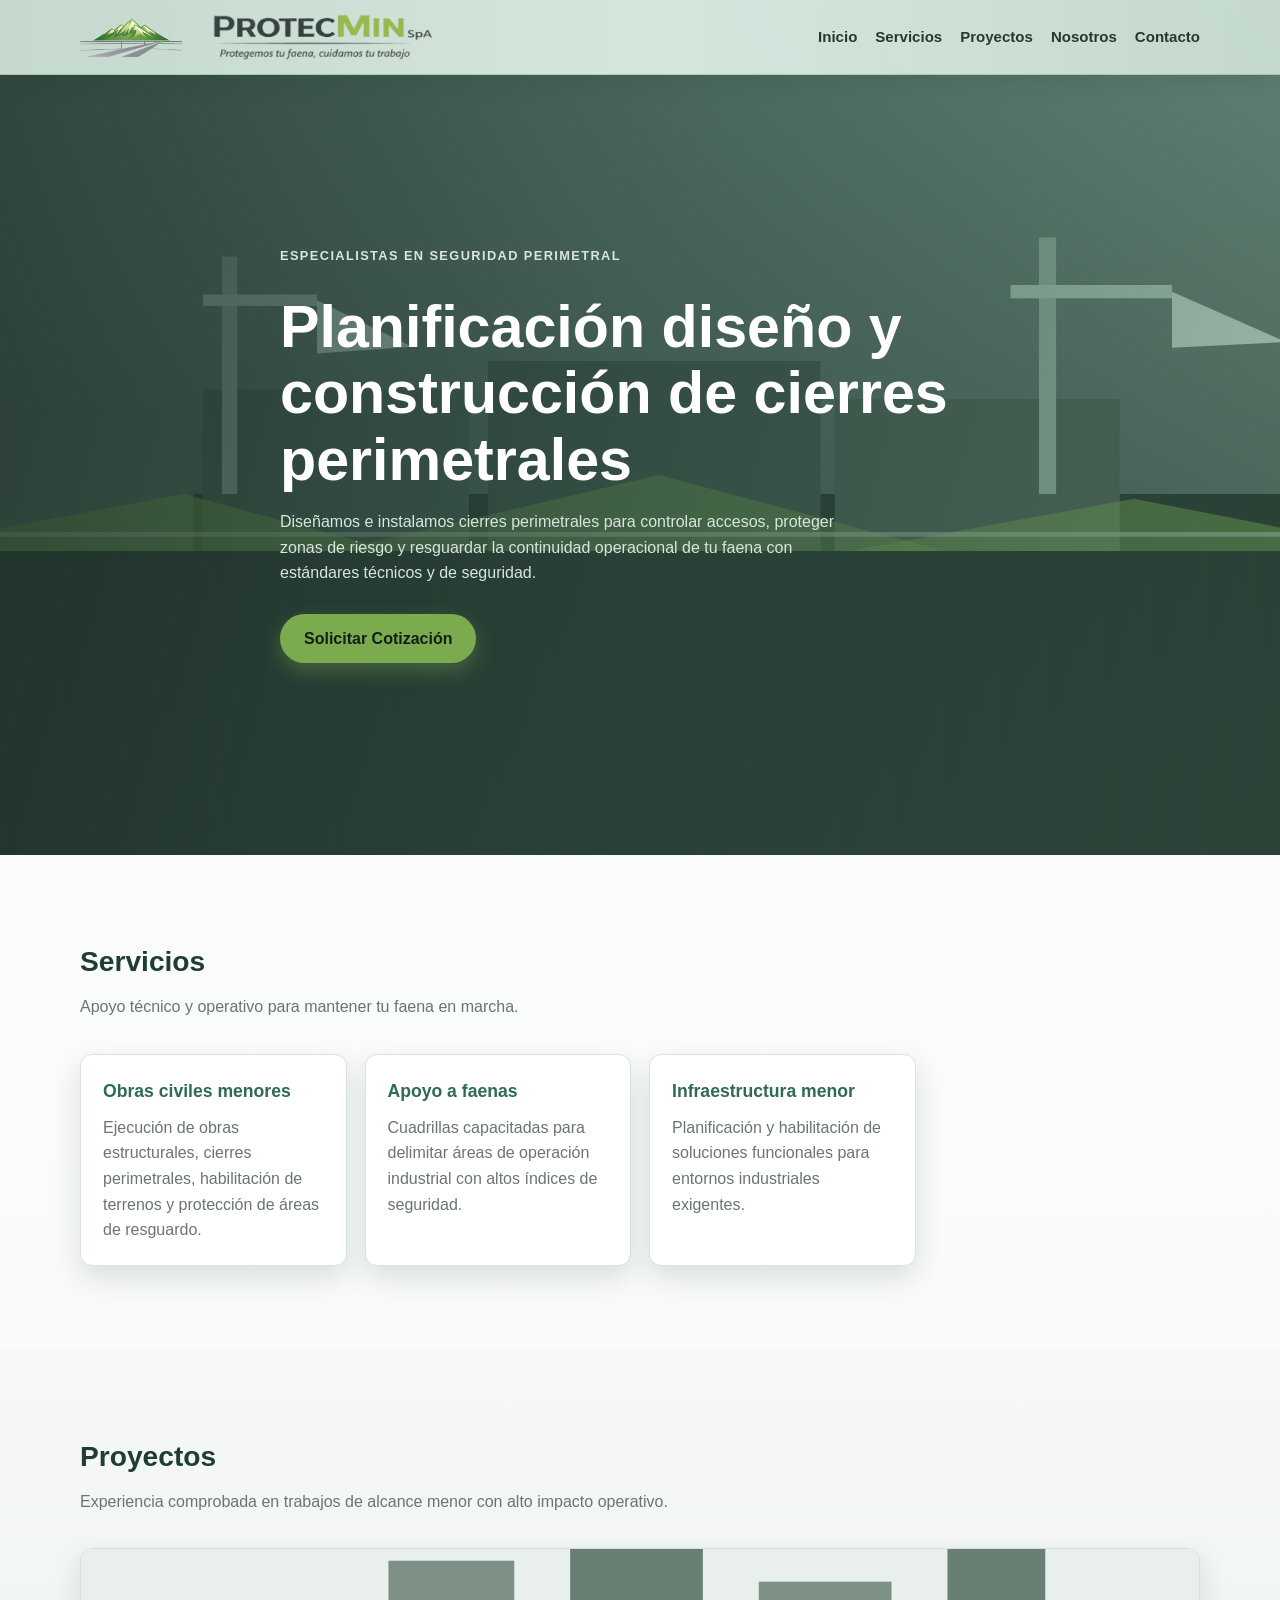
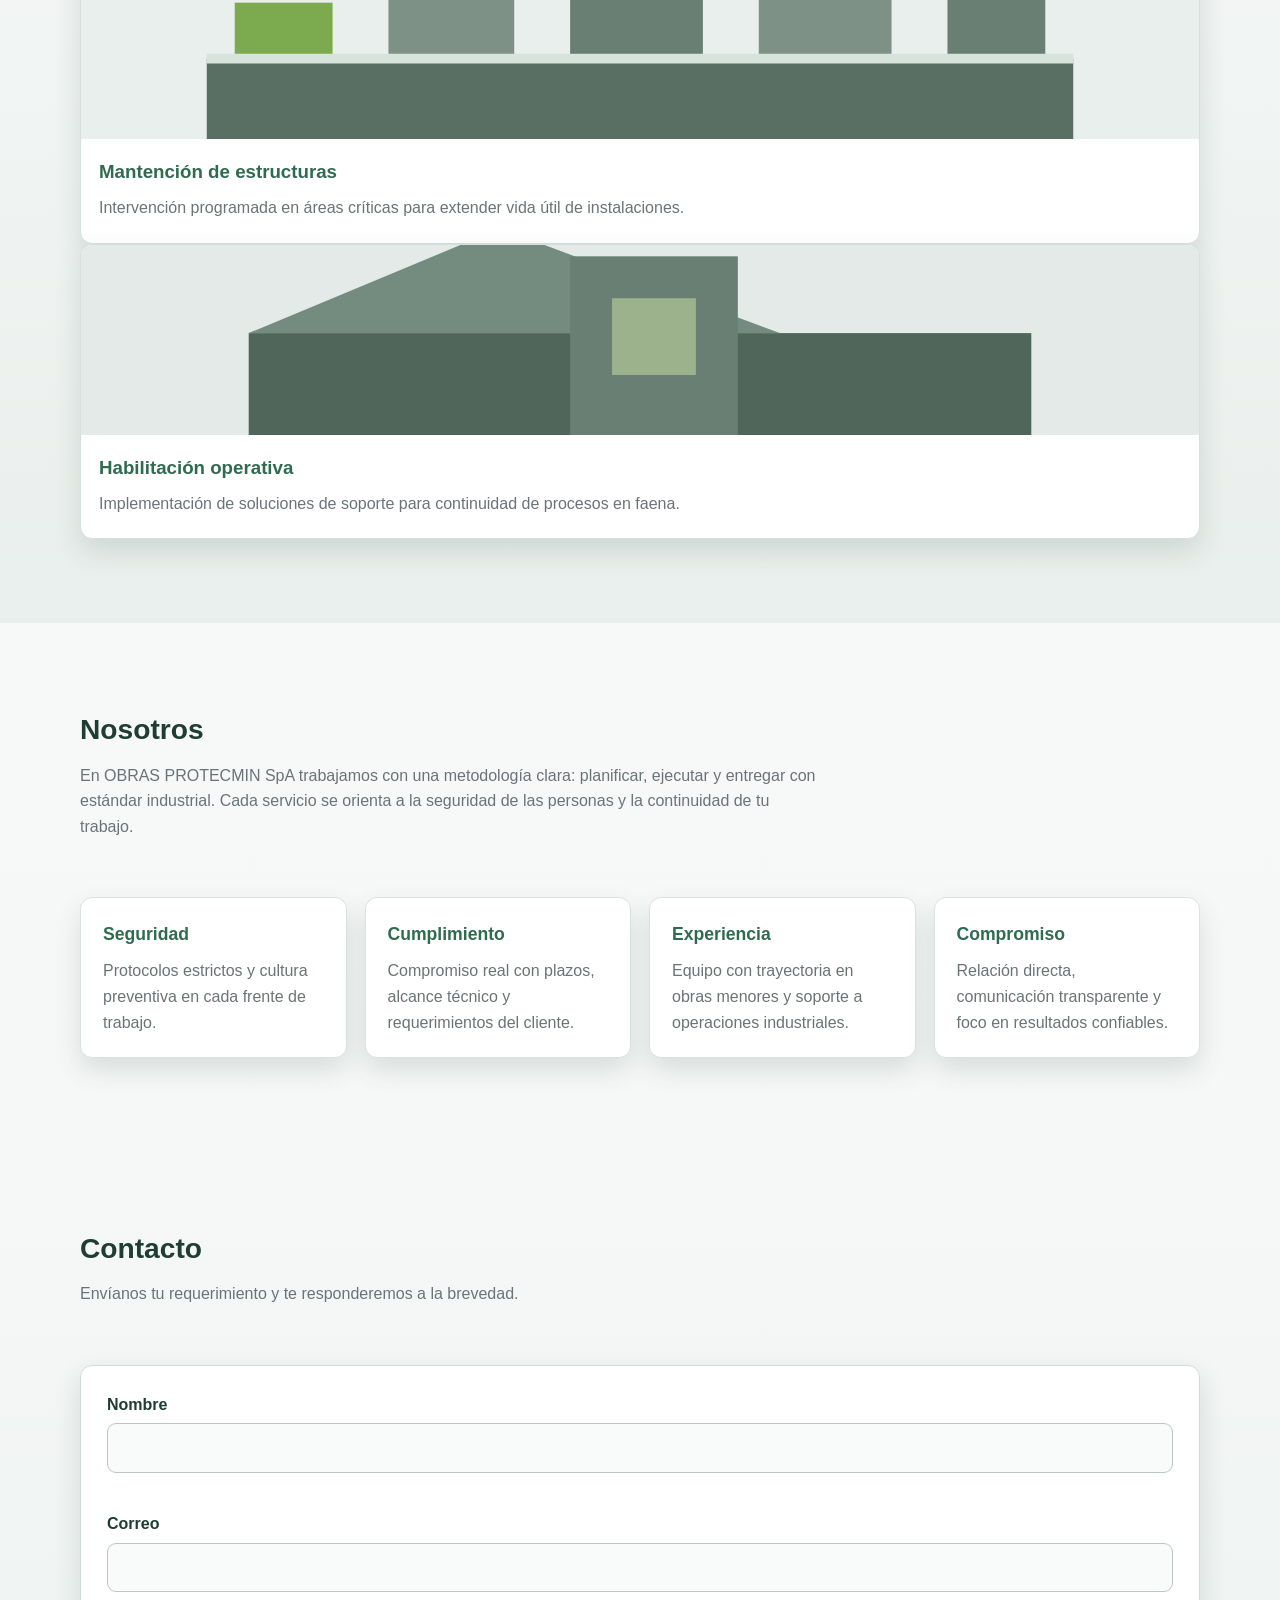
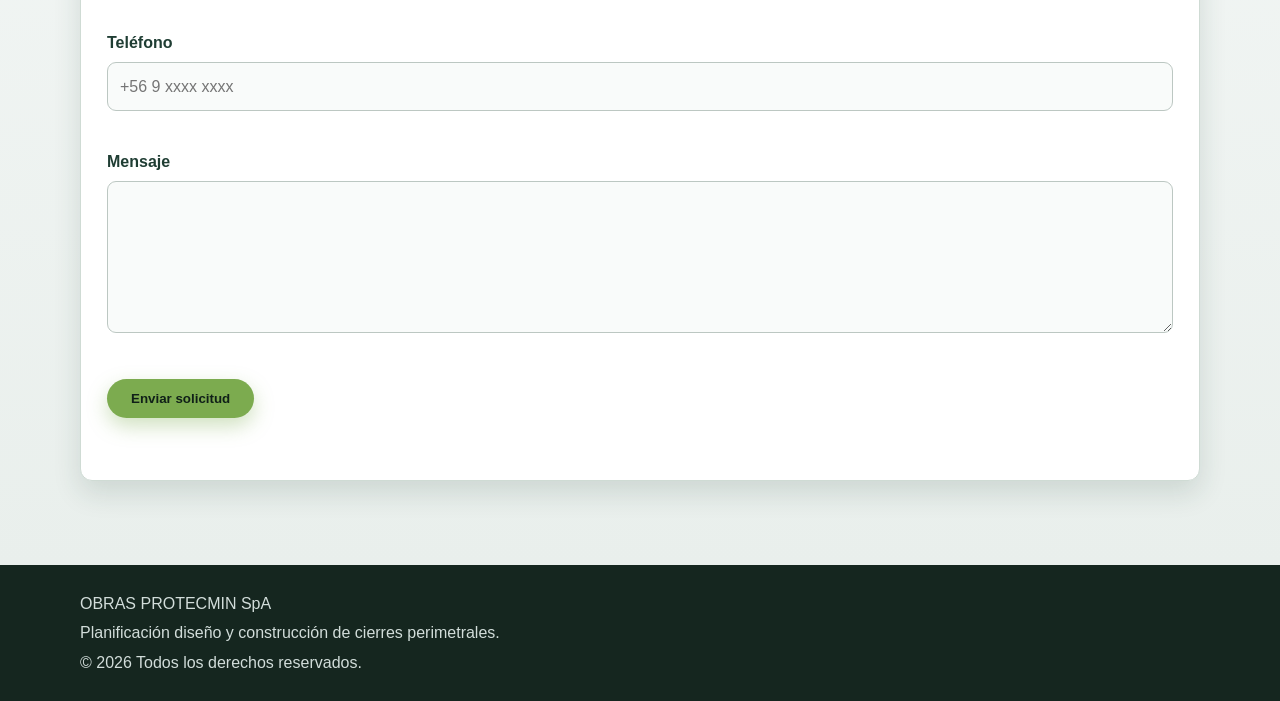
==== commit 45643af5: "Add realtime Chile phone format mask +56 9 xxxx xxxx" ====
--- a/index.html
+++ b/index.html
@@ -144,7 +144,7 @@
         </div>
 
         <!-- Reemplazar data-endpoint con tu endpoint real de Formspree -->
-        <form id="contactForm" class="contact-form reveal" data-endpoint="https://formspree.io/f/REEMPLAZAR_ENDPOINT" novalidate>
+        <form id="contactForm" class="contact-form reveal" data-endpoint="https://formspree.io/f/xzdavjao" novalidate>
           <div class="form-group">
             <label for="nombre">Nombre</label>
             <input type="text" id="nombre" name="nombre" required>
@@ -159,7 +159,7 @@
 
           <div class="form-group">
             <label for="telefono">Teléfono</label>
-            <input type="tel" id="telefono" name="telefono" required>
+            <input type="tel" id="telefono" name="telefono" required inputmode="numeric" placeholder="+56 9 xxxx xxxx" maxlength="15" autocomplete="tel-national">
             <small class="field-error" data-error-for="telefono"></small>
           </div>
 
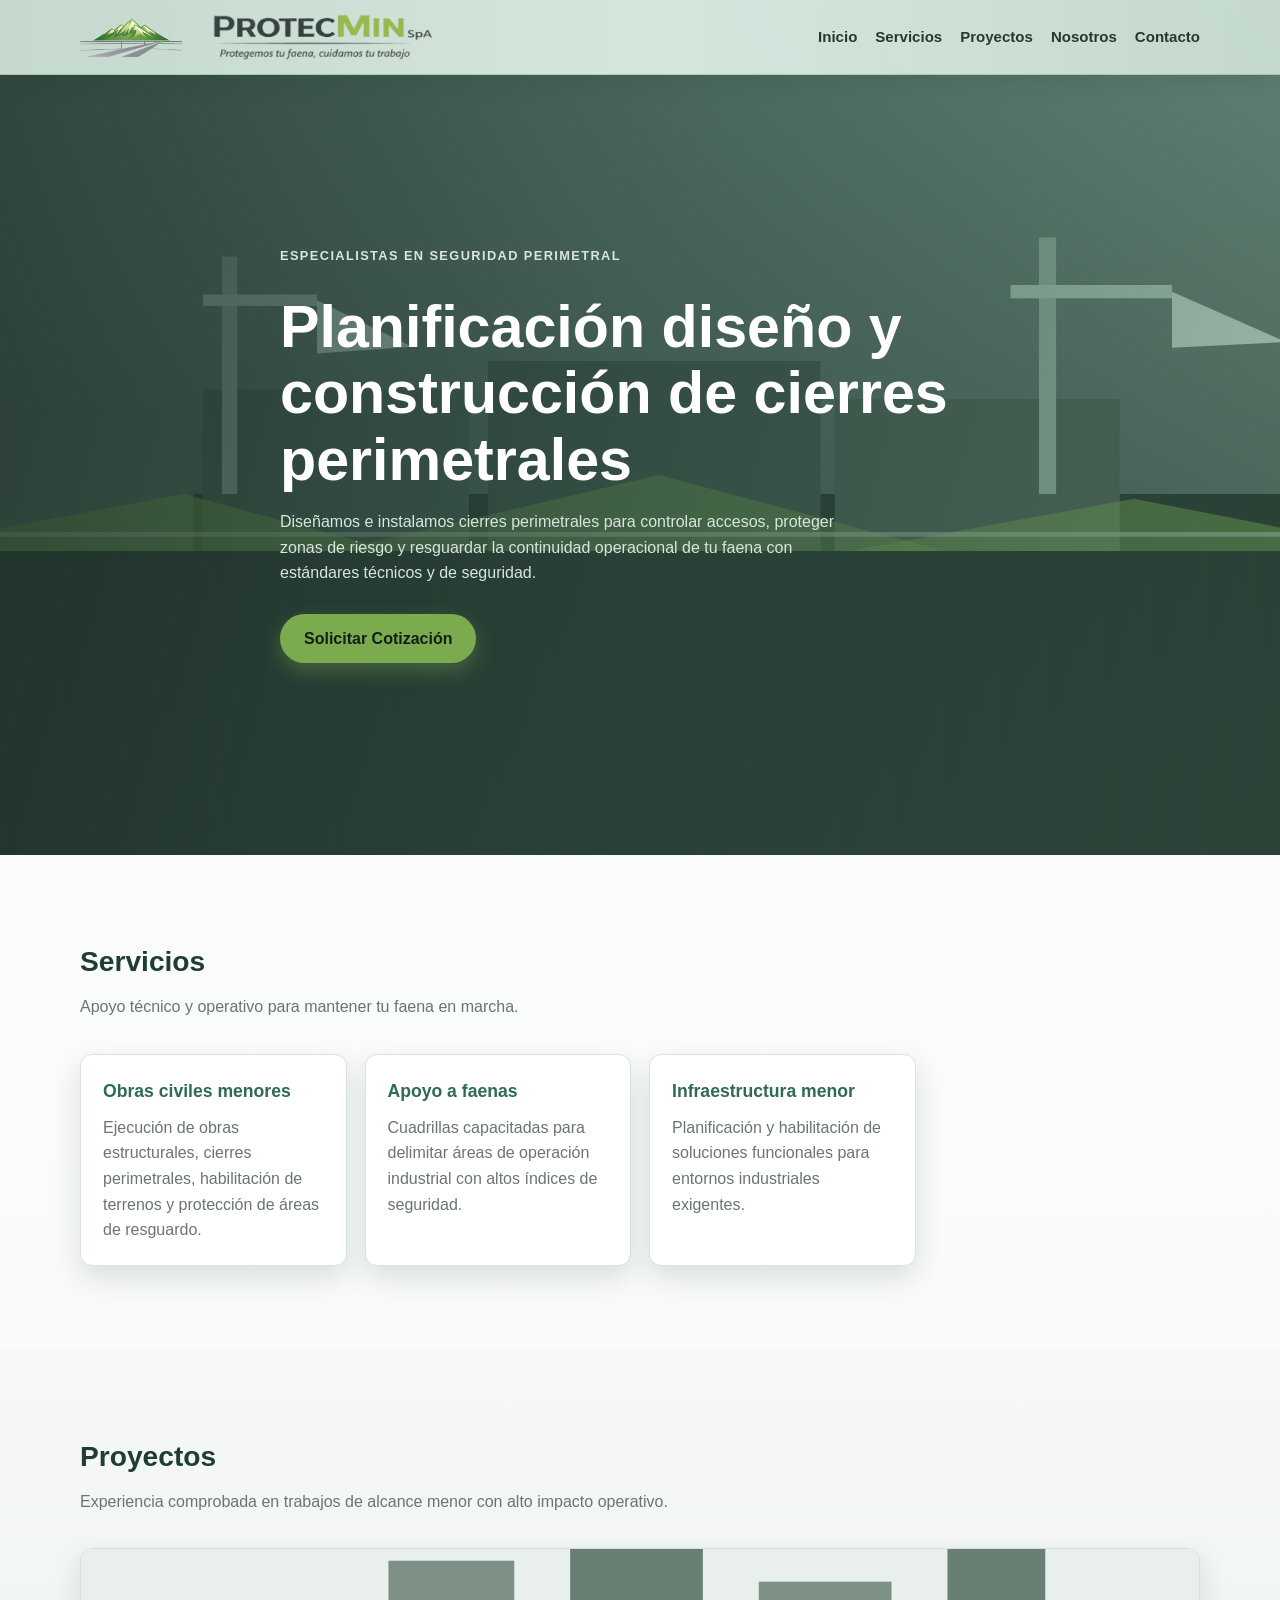
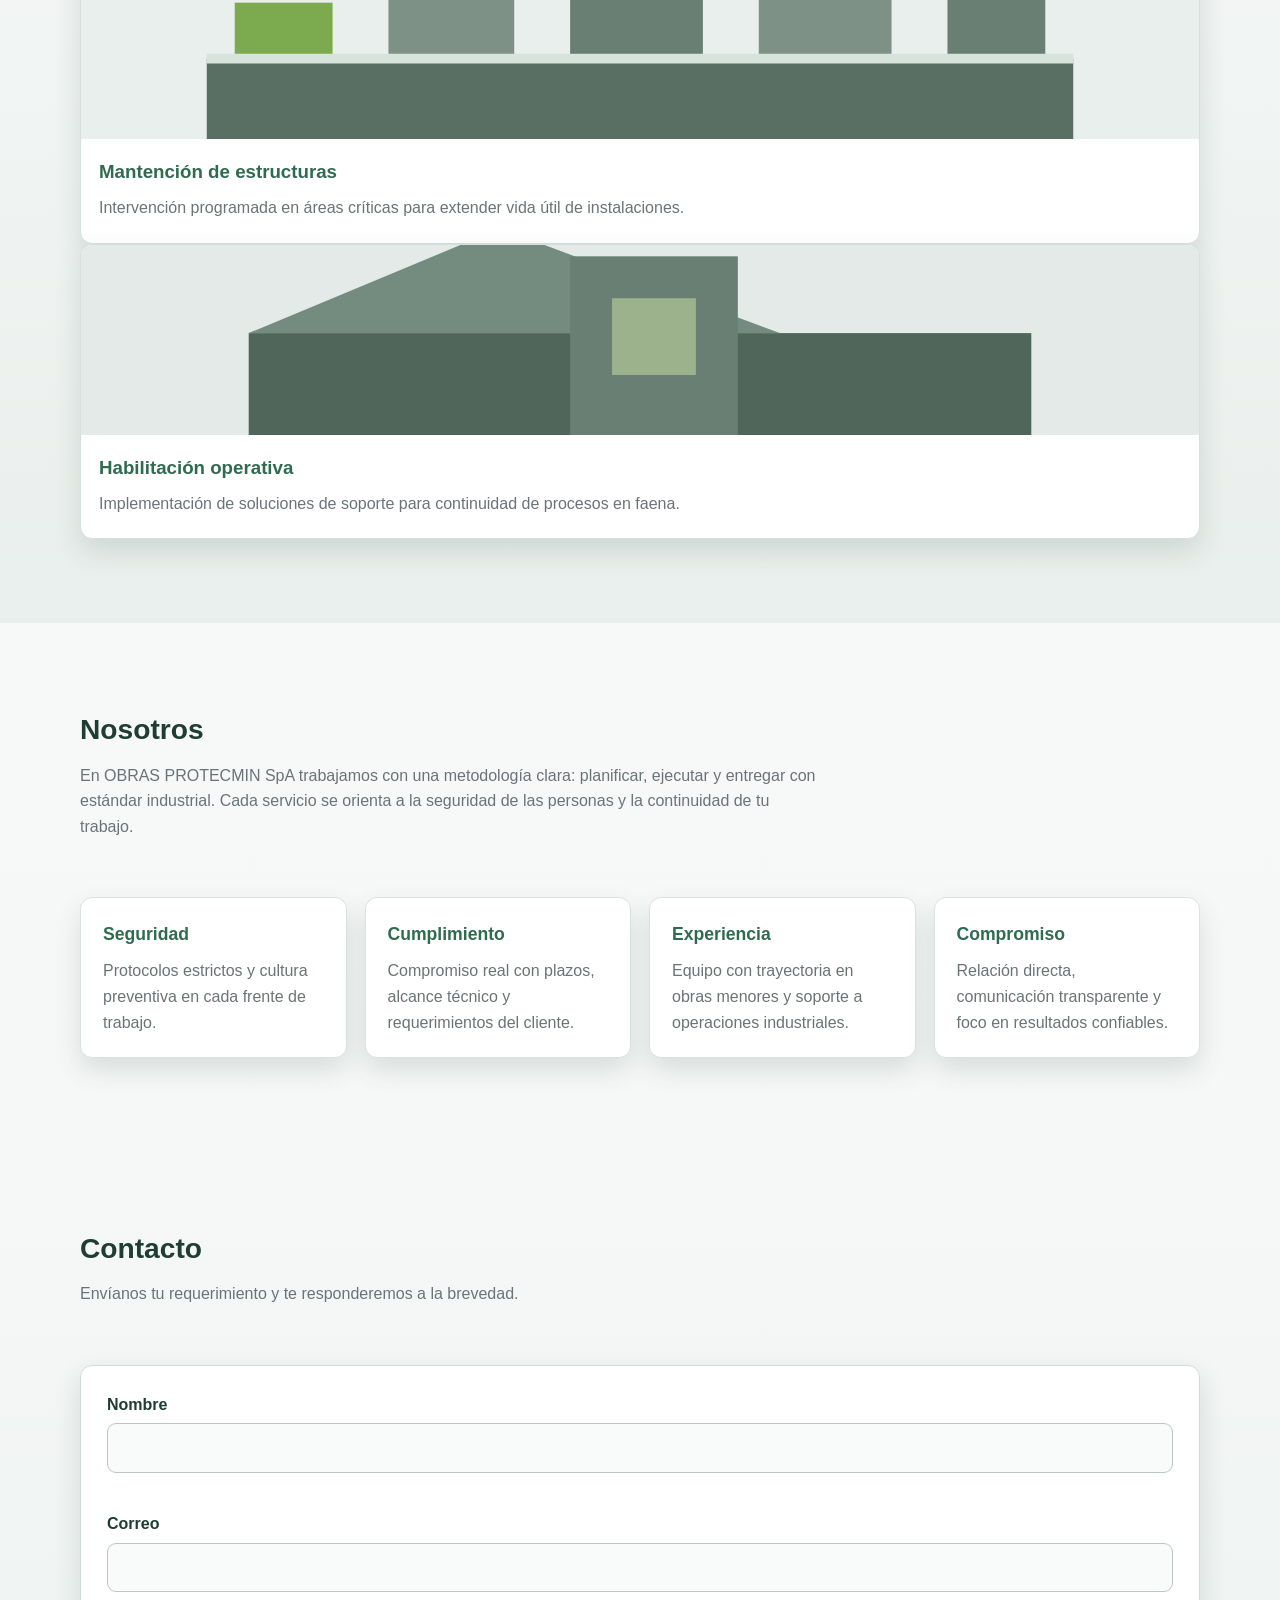
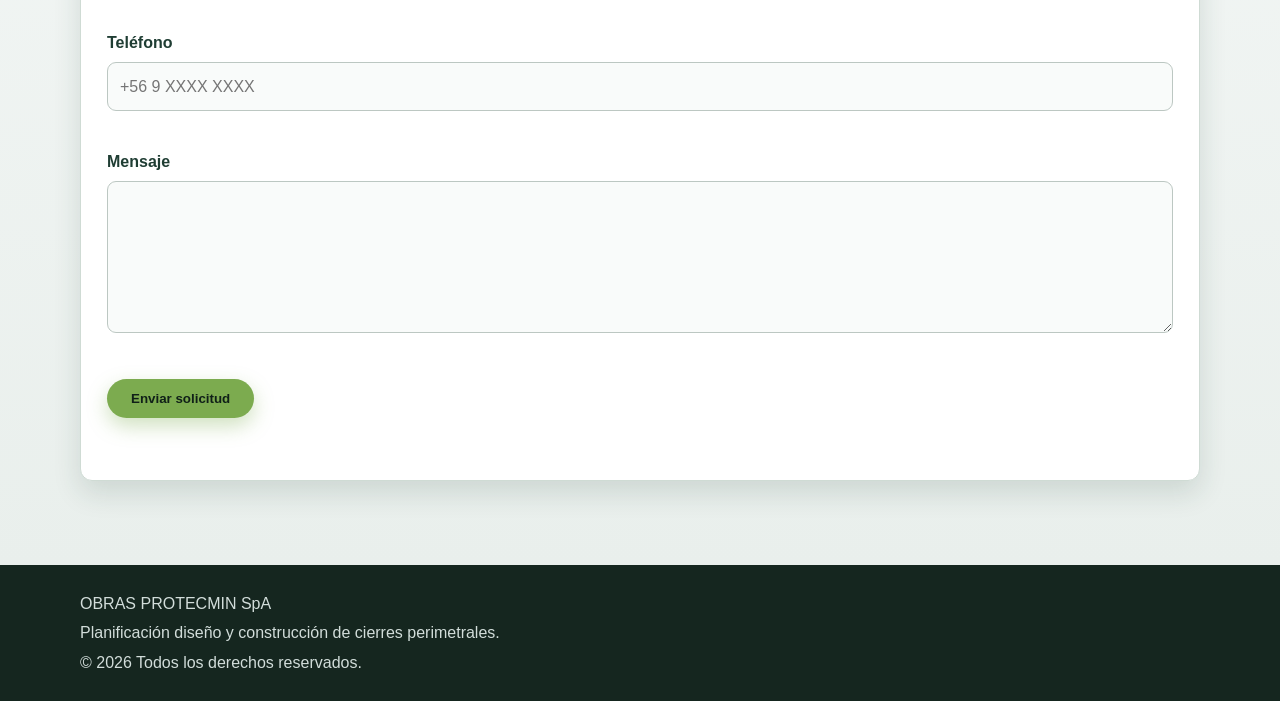
==== commit 7f82f86a: "Fix realtime Chile phone mask and force fresh JS load" ====
--- a/index.html
+++ b/index.html
@@ -159,7 +159,7 @@
 
           <div class="form-group">
             <label for="telefono">Teléfono</label>
-            <input type="tel" id="telefono" name="telefono" required inputmode="numeric" placeholder="+56 9 xxxx xxxx" maxlength="15" autocomplete="tel-national">
+            <input type="tel" id="telefono" name="telefono" required inputmode="numeric" placeholder="+56 9 XXXX XXXX" maxlength="15" autocomplete="tel-national">
             <small class="field-error" data-error-for="telefono"></small>
           </div>
 
@@ -184,6 +184,6 @@
     </div>
   </footer>
 
-  <script src="script.js"></script>
+  <script src="script.js?v=20260218-2"></script>
 </body>
 </html>
